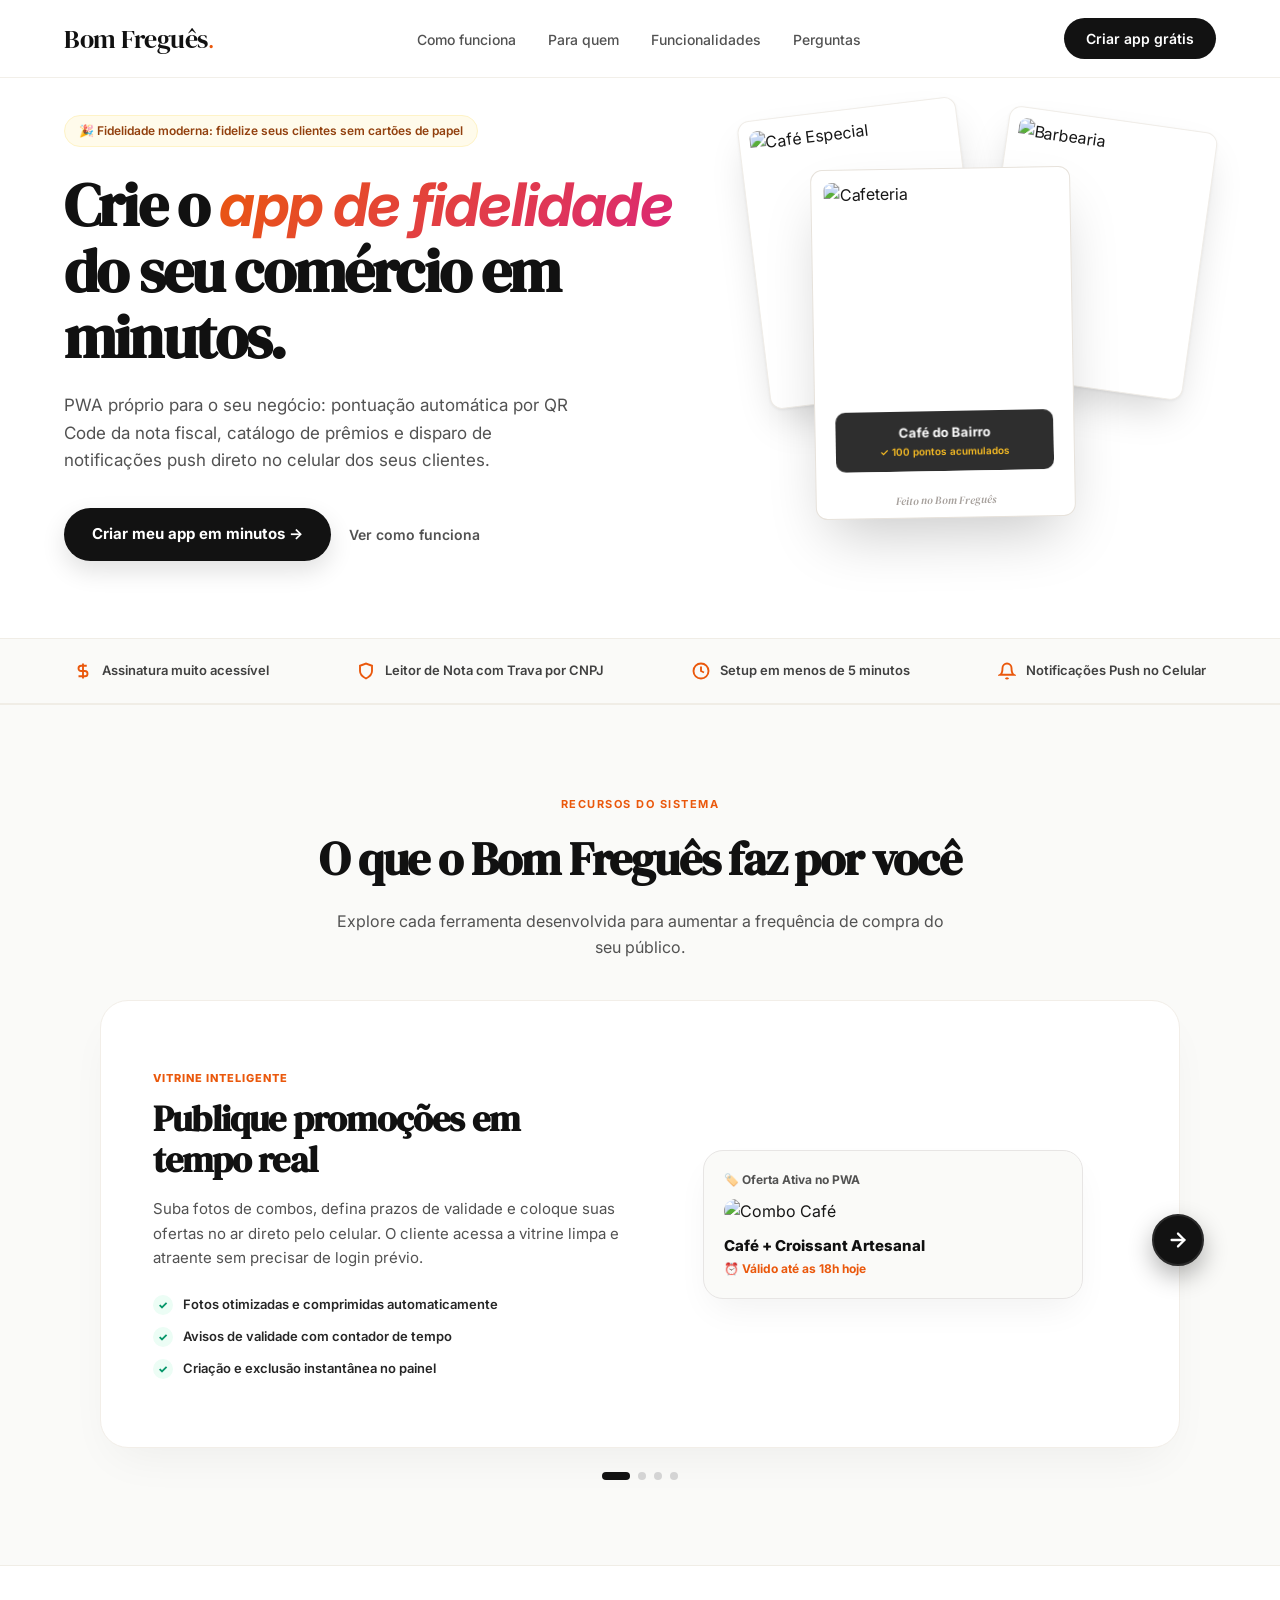
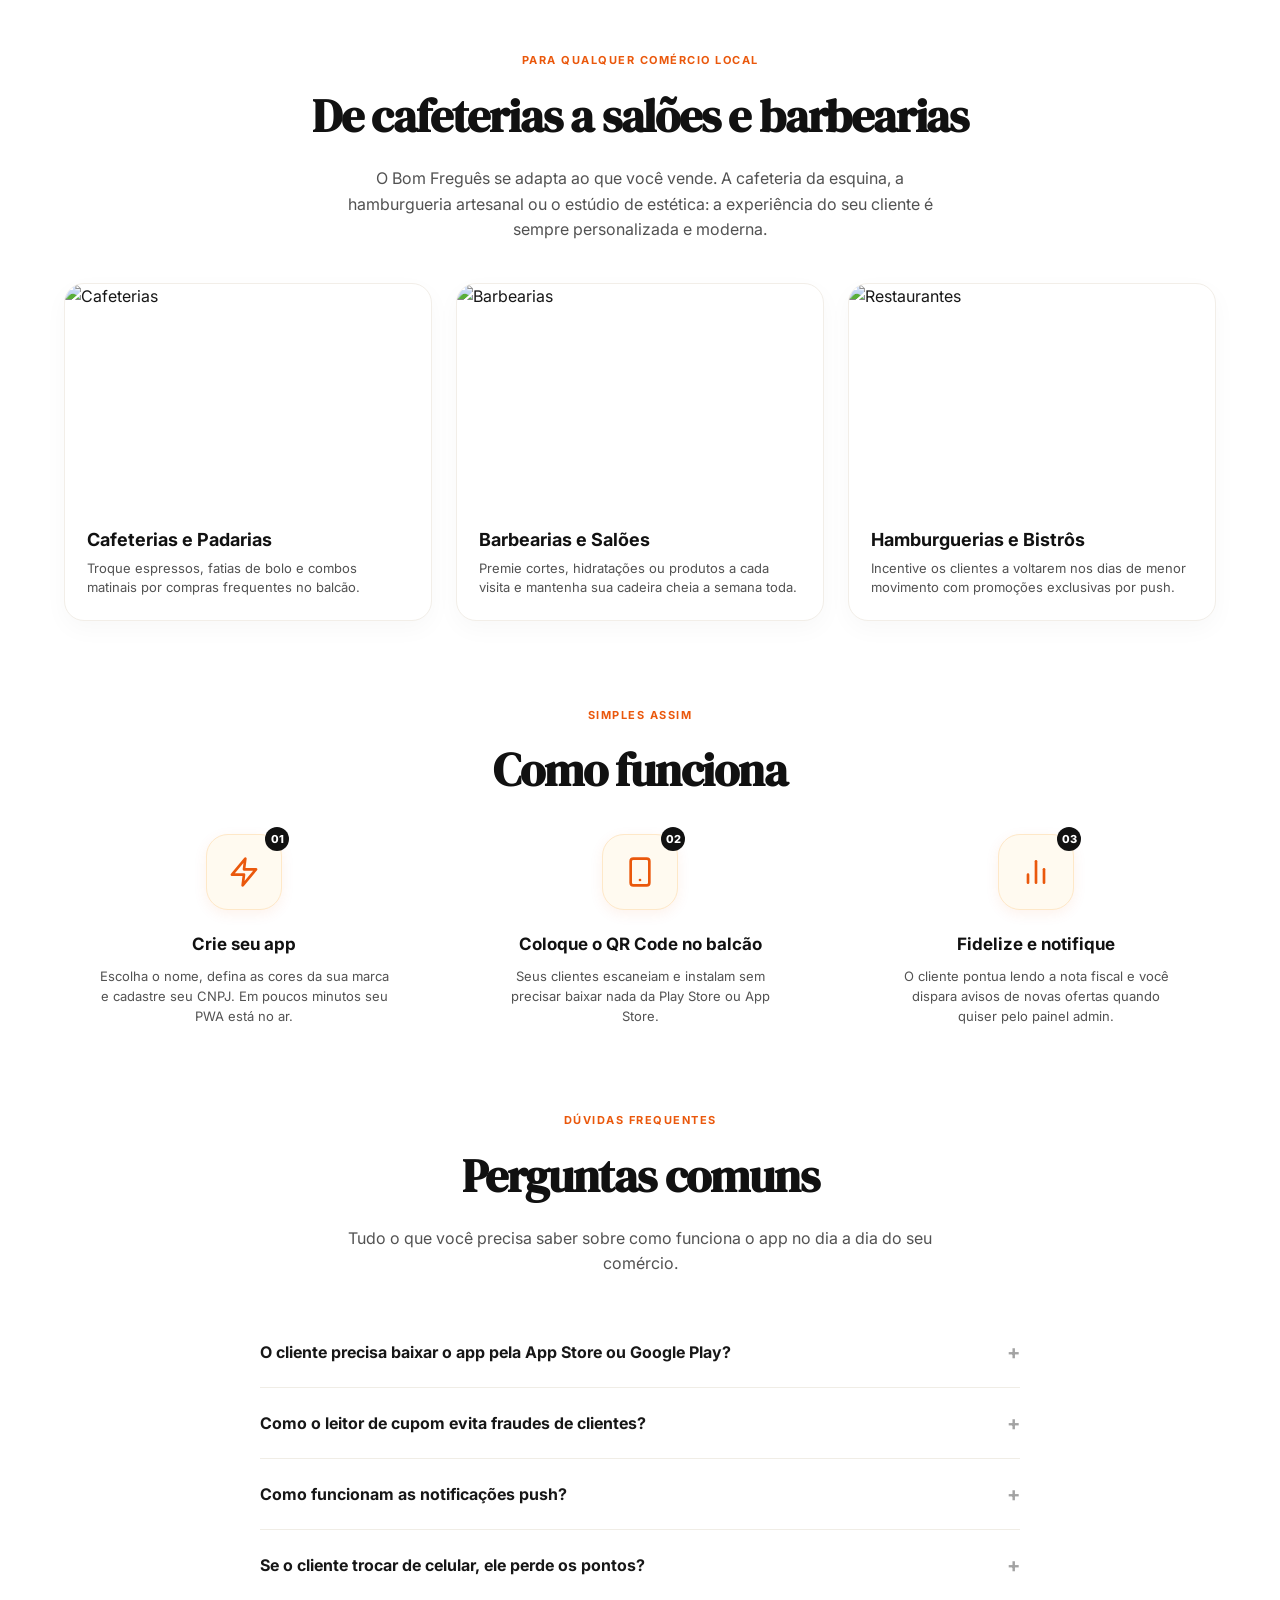
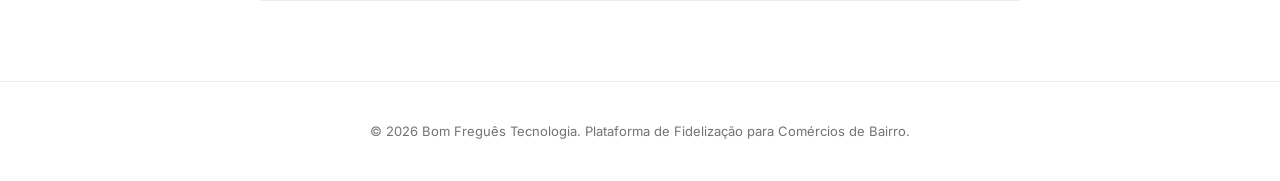
==== public/index.html @ c04186a2 "first commit" ====
<!DOCTYPE html>
<html lang="pt-BR">
<head>
  <meta charset="UTF-8">
  <meta name="viewport" content="width=device-width, initial-scale=1.0, maximum-scale=1.0, user-scalable=no">
  <title>Bom Freguês — Crie o app de fidelidade do seu comércio em minutos</title>

  <link rel="preconnect" href="https://fonts.googleapis.com">
  <link rel="preconnect" href="https://fonts.gstatic.com" crossorigin>
  <link href="https://fonts.googleapis.com/css2?family=DM+Serif+Display:ital@0;1&family=Inter:wght@400;500;600;700;800&display=swap" rel="stylesheet">

  <script src="https://cdnjs.cloudflare.com/ajax/libs/qrcodejs/1.0.0/qrcode.min.js"></script>

  <style>
    :root {
      --primary: #121212;
      --accent-gradient: linear-gradient(135deg, #ea580c 0%, #db2777 100%);
      --bg: #ffffff;
      --text: #171717;
      --muted: #525252;
      --border: #f0ede6;
      --card-border: #f2eee8;
    }

    * {
      box-sizing: border-box;
      margin: 0;
      padding: 0;
      font-family: 'Inter', -apple-system, BlinkMacSystemFont, sans-serif;
      -webkit-tap-highlight-color: transparent;
    }

    html {
      scroll-behavior: smooth;
    }

    body {
      background-color: var(--bg);
      color: var(--text);
      line-height: 1.5;
      overflow-x: hidden;
    }

    section, header, div[id] {
      scroll-margin-top: 95px;
    }

    /* Navbar Full Width */
    .navbar-wrapper {
      width: 100%;
      background: rgba(255, 255, 255, 0.96);
      backdrop-filter: blur(10px);
      -webkit-backdrop-filter: blur(10px);
      position: sticky;
      top: 0;
      z-index: 100;
      border-bottom: 1px solid rgba(240, 237, 230, 0.85);
    }

    .navbar {
      max-width: 1200px;
      margin: 0 auto;
      padding: 18px 24px;
      display: flex;
      align-items: center;
      justify-content: space-between;
    }

    .brand-logo {
      font-family: 'DM Serif Display', Georgia, serif;
      font-size: 26px;
      color: #111;
      text-decoration: none;
      letter-spacing: -0.5px;
    }

    .brand-dot {
      color: #ea580c;
    }

    .nav-links {
      display: flex;
      align-items: center;
      gap: 32px;
      list-style: none;
    }

    .nav-links a {
      text-decoration: none;
      font-size: 14px;
      color: #525252;
      font-weight: 500;
      transition: color 0.15s;
    }

    .nav-links a:hover {
      color: #000;
    }

    .nav-actions {
      display: flex;
      align-items: center;
      gap: 18px;
    }

    .btn-pill-dark {
      background: #121212;
      color: #ffffff;
      padding: 10px 22px;
      border-radius: 9999px;
      font-size: 14px;
      font-weight: 600;
      text-decoration: none;
      border: none;
      cursor: pointer;
      display: inline-flex;
      align-items: center;
      gap: 8px;
      transition: all 0.2s;
    }

    .btn-pill-dark:hover {
      background: #2a2a2a;
      transform: translateY(-1px);
    }

    /* Hero */
    .hero {
      max-width: 1200px;
      margin: 20px auto 60px;
      padding: 0 24px;
      display: grid;
      grid-template-columns: 1.15fr 0.85fr;
      gap: 40px;
      align-items: center;
    }

    .announcement-badge {
      display: inline-flex;
      align-items: center;
      gap: 8px;
      background: #fffbeb;
      border: 1px solid #fef3c7;
      padding: 6px 14px;
      border-radius: 9999px;
      font-size: 12px;
      color: #92400e;
      font-weight: 600;
      margin-bottom: 24px;
    }

    .hero-title {
      font-family: 'DM Serif Display', Georgia, serif;
      font-size: 60px;
      line-height: 1.1;
      color: #111;
      letter-spacing: -1.8px;
      margin-bottom: 22px;
    }

    .hero-title .gradient-italic {
      font-style: italic;
      background: var(--accent-gradient);
      -webkit-background-clip: text;
      -webkit-text-fill-color: transparent;
      padding-right: 4px;
    }

    .hero-sub {
      font-size: 17px;
      color: #525252;
      line-height: 1.6;
      margin-bottom: 34px;
      max-width: 520px;
    }

    .hero-ctas {
      display: flex;
      align-items: center;
      gap: 18px;
    }

    .btn-hero-primary {
      background: #121212;
      color: #ffffff;
      padding: 15px 28px;
      border-radius: 9999px;
      font-size: 15px;
      font-weight: 700;
      text-decoration: none;
      display: inline-flex;
      align-items: center;
      gap: 8px;
      box-shadow: 0 10px 24px rgba(0,0,0,0.12);
      transition: all 0.2s;
    }

    .btn-hero-primary:hover {
      background: #2a2a2a;
      transform: translateY(-2px);
    }

    .btn-hero-secondary {
      font-size: 14px;
      color: #525252;
      font-weight: 600;
      text-decoration: none;
    }

    .btn-hero-secondary:hover {
      color: #000;
    }

    /* Polaroids Hero */
    .hero-visual {
      position: relative;
      min-height: 480px;
      display: flex;
      align-items: center;
      justify-content: center;
    }

    .polaroid {
      background: #ffffff;
      padding: 10px 10px 28px 10px;
      border-radius: 12px;
      box-shadow: 0 20px 40px -10px rgba(0,0,0,0.18), 0 1px 3px rgba(0,0,0,0.06);
      border: 1px solid #f0ede8;
      position: absolute;
    }

    .polaroid img {
      width: 100%;
      height: 100%;
      object-fit: cover;
      border-radius: 8px;
      display: block;
    }

    .polaroid-1 {
      width: 220px;
      height: 290px;
      top: 10px;
      left: 10px;
      transform: rotate(-7deg);
      z-index: 1;
    }

    .polaroid-2 {
      width: 210px;
      height: 270px;
      top: 20px;
      right: 15px;
      transform: rotate(8deg);
      z-index: 2;
    }

    .polaroid-main {
      width: 260px;
      height: 350px;
      top: 70px;
      left: 70px;
      transform: rotate(-1deg);
      z-index: 3;
      padding: 12px 12px 34px 12px;
      border: 1px solid #e7e2db;
      box-shadow: 0 28px 60px -15px rgba(0,0,0,0.22);
    }

    .polaroid-main .polaroid-badge {
      position: absolute;
      bottom: 8px;
      left: 0;
      right: 0;
      text-align: center;
      font-size: 11px;
      font-family: 'DM Serif Display', Georgia, serif;
      font-style: italic;
      color: #a8a29e;
    }

    .polaroid-tag-overlay {
      position: absolute;
      bottom: 46px;
      left: 20px;
      right: 20px;
      background: rgba(18, 18, 18, 0.88);
      backdrop-filter: blur(8px);
      color: #fff;
      padding: 12px;
      border-radius: 10px;
      text-align: center;
    }

    .polaroid-tag-overlay div:first-child {
      font-size: 13px;
      font-weight: 700;
    }

    .polaroid-tag-overlay div:last-child {
      font-size: 10px;
      color: #fbbf24;
      margin-top: 2px;
      font-weight: 600;
    }

    /* Trust Bar */
    .trust-bar {
      border-top: 1px solid var(--border);
      border-bottom: 1px solid var(--border);
      background: #fafaf8;
      padding: 22px 24px;
    }

    .trust-inner {
      max-width: 1200px;
      margin: 0 auto;
      display: flex;
      justify-content: space-around;
      align-items: center;
      flex-wrap: wrap;
      gap: 20px;
    }

    .trust-item {
      display: flex;
      align-items: center;
      gap: 10px;
      font-size: 13px;
      font-weight: 600;
      color: #404040;
    }

    .trust-item svg {
      width: 18px;
      height: 18px;
      color: #ea580c;
    }

    /* Seções Gerais */
    .section-wrap {
      max-width: 1200px;
      margin: 80px auto;
      padding: 0 24px;
      text-align: center;
    }

    .section-tag {
      font-size: 11px;
      font-weight: 700;
      text-transform: uppercase;
      letter-spacing: 1.5px;
      color: #ea580c;
      margin-bottom: 12px;
      display: inline-block;
    }

    .section-title {
      font-family: 'DM Serif Display', Georgia, serif;
      font-size: 46px;
      letter-spacing: -1.2px;
      color: #111;
      margin-bottom: 16px;
    }

    .section-sub {
      font-size: 16px;
      color: #525252;
      max-width: 620px;
      margin: 0 auto 40px;
      line-height: 1.6;
    }

    /* ======================================================== */
    /* CARROSSEL COM SETA LATERAL DIREITA EM PRETO             */
    /* ======================================================== */
    .carousel-section {
      background: #fafaf8;
      border-top: 1px solid var(--border);
      border-bottom: 1px solid var(--border);
      padding: 85px 24px;
    }

    .carousel-container {
      max-width: 1080px;
      margin: 0 auto;
      position: relative;
    }

    /* Botão de seta fixado na lateral direita em preto chamativo */
    .arrow-btn-side-right {
      position: absolute;
      right: -24px;
      top: 50%;
      transform: translateY(-50%);
      width: 52px;
      height: 52px;
      border-radius: 50%;
      border: 2px solid #2a2a2a;
      background: #121212;
      color: #ffffff;
      display: flex;
      align-items: center;
      justify-content: center;
      cursor: pointer;
      z-index: 15;
      box-shadow: 0 10px 25px rgba(0,0,0,0.3);
      transition: all 0.2s cubic-bezier(0.16, 1, 0.3, 1);
    }

    .arrow-btn-side-right svg {
      width: 22px;
      height: 22px;
      stroke: #ffffff;
    }

    .arrow-btn-side-right:hover {
      background: #000000;
      transform: translateY(-50%) scale(1.08);
      box-shadow: 0 14px 30px rgba(0,0,0,0.4);
    }

    .carousel-viewport {
      overflow: hidden;
      border-radius: 28px;
      background: #ffffff;
      border: 1px solid var(--card-border);
      box-shadow: 0 20px 48px -15px rgba(0,0,0,0.06);
      touch-action: pan-y;
      cursor: grab;
    }

    .carousel-viewport:active {
      cursor: grabbing;
    }

    .carousel-track {
      display: flex;
      transition: transform 0.45s cubic-bezier(0.16, 1, 0.3, 1);
      width: 100%;
    }

    .carousel-slide {
      min-width: 100%;
      box-sizing: border-box;
      display: grid;
      grid-template-columns: 1fr 1fr;
      gap: 36px;
      padding: 56px 52px;
      align-items: center;
      text-align: left;
    }

    .slide-text-col {
      display: flex;
      flex-direction: column;
      justify-content: center;
    }

    .slide-badge-category {
      font-size: 11px;
      font-weight: 800;
      letter-spacing: 1px;
      text-transform: uppercase;
      color: #ea580c;
      margin-bottom: 12px;
      display: inline-flex;
      align-items: center;
      gap: 6px;
    }

    .slide-title {
      font-family: 'DM Serif Display', Georgia, serif;
      font-size: 36px;
      line-height: 1.15;
      color: #111;
      margin-bottom: 16px;
      letter-spacing: -0.8px;
    }

    .slide-desc {
      font-size: 15px;
      color: #525252;
      line-height: 1.65;
      margin-bottom: 24px;
    }

    .slide-points-list {
      list-style: none;
      display: flex;
      flex-direction: column;
      gap: 12px;
    }

    .slide-points-list li {
      font-size: 13px;
      color: #262626;
      font-weight: 600;
      display: flex;
      align-items: center;
      gap: 10px;
    }

    .slide-points-list li span.check-icon {
      width: 20px;
      height: 20px;
      border-radius: 50%;
      background: #ecfdf5;
      color: #059669;
      display: flex;
      align-items: center;
      justify-content: center;
      font-size: 11px;
      font-weight: 800;
      flex-shrink: 0;
    }

    .slide-visual-col {
      display: flex;
      align-items: center;
      justify-content: center;
    }

    .slide-mockup-frame {
      width: 100%;
      max-width: 380px;
      background: #fafaf8;
      border: 1px solid #e7e5e4;
      border-radius: 20px;
      padding: 20px;
      box-shadow: 0 16px 36px -8px rgba(0,0,0,0.06);
    }

    .mock-push-box {
      background: #ffffff;
      border: 1px solid #e5e5e5;
      border-radius: 14px;
      padding: 14px;
      box-shadow: 0 8px 20px rgba(0,0,0,0.06);
    }
    .mock-push-header {
      display: flex;
      align-items: center;
      justify-content: space-between;
      margin-bottom: 8px;
    }
    .mock-push-img {
      width: 100%;
      height: 140px;
      border-radius: 10px;
      object-fit: cover;
      margin-top: 8px;
    }

    .mock-ticket-box {
      background: #ffffff;
      border: 2px dashed #cbd5e1;
      border-radius: 14px;
      padding: 18px;
      text-align: center;
    }

    .mock-reward-item {
      display: flex;
      align-items: center;
      justify-content: space-between;
      background: #ffffff;
      border: 1px solid #e5e5e5;
      padding: 12px 14px;
      border-radius: 12px;
      margin-bottom: 10px;
    }

    .carousel-nav-bar {
      display: flex;
      align-items: center;
      justify-content: center;
      margin-top: 24px;
      padding: 0 10px;
    }

    .carousel-dots {
      display: flex;
      align-items: center;
      gap: 8px;
    }

    .dot-indicator {
      width: 8px;
      height: 8px;
      border-radius: 9999px;
      background: #d4d4d4;
      cursor: pointer;
      transition: all 0.25s ease;
    }

    .dot-indicator.active {
      width: 28px;
      background: #121212;
    }

    /* Segmentos */
    .segments-grid {
      display: grid;
      grid-template-columns: repeat(3, 1fr);
      gap: 24px;
      text-align: left;
    }

    .segment-card {
      border-radius: 20px;
      overflow: hidden;
      background: #fff;
      border: 1px solid var(--card-border);
      box-shadow: 0 8px 24px rgba(0,0,0,0.03);
      transition: transform 0.2s;
    }

    .segment-card:hover {
      transform: translateY(-4px);
    }

    .segment-img {
      width: 100%;
      height: 220px;
      object-fit: cover;
      display: block;
    }

    .segment-body {
      padding: 22px;
    }

    .segment-body h3 {
      font-size: 18px;
      font-weight: 700;
      margin-bottom: 6px;
      color: #111;
    }

    .segment-body p {
      font-size: 13px;
      color: #525252;
      line-height: 1.5;
    }

    /* Como Funciona com Ícones Vetoriais Sofisticados */
    .how-it-works-line {
      display: grid;
      grid-template-columns: repeat(3, 1fr);
      gap: 36px;
      margin-top: 30px;
      text-align: center;
    }

    .how-step {
      display: flex;
      flex-direction: column;
      align-items: center;
    }

    .step-box-icon {
      width: 76px;
      height: 76px;
      background: #fffaf0;
      border: 1px solid #fee8c8;
      border-radius: 22px;
      display: flex;
      align-items: center;
      justify-content: center;
      position: relative;
      margin-bottom: 22px;
      box-shadow: 0 4px 14px rgba(234, 88, 12, 0.08);
    }

    .step-box-icon svg {
      width: 32px;
      height: 32px;
      stroke: #ea580c;
    }

    .step-number {
      position: absolute;
      top: -8px;
      right: -8px;
      background: #111;
      color: #fff;
      font-size: 11px;
      font-weight: 800;
      width: 24px;
      height: 24px;
      border-radius: 50%;
      display: flex;
      align-items: center;
      justify-content: center;
    }

    .how-step h4 {
      font-size: 17px;
      font-weight: 700;
      color: #111;
      margin-bottom: 8px;
    }

    .how-step p {
      font-size: 13px;
      color: #525252;
      line-height: 1.55;
      max-width: 290px;
    }

    /* FAQ */
    .faq-container {
      max-width: 760px;
      margin: 0 auto;
      text-align: left;
    }

    .faq-item {
      border-bottom: 1px solid var(--border);
      padding: 20px 0;
    }

    .faq-question {
      display: flex;
      justify-content: space-between;
      align-items: center;
      font-size: 16px;
      font-weight: 700;
      color: #171717;
      cursor: pointer;
      user-select: none;
    }

    .faq-question span {
      font-size: 20px;
      color: #a3a3a3;
      transition: transform 0.2s;
    }

    .faq-answer {
      display: none;
      font-size: 14px;
      color: #525252;
      line-height: 1.6;
      margin-top: 10px;
    }

    .faq-item.active .faq-answer {
      display: block;
    }

    .faq-item.active .faq-question span {
      transform: rotate(45deg);
      color: #ea580c;
    }

    /* Setup / Cadastro */
    .setup-section {
      background: #000000;
      border-top: 1px solid var(--border);
      padding: 90px 24px;
    }

    .setup-box {
      max-width: 640px;
      margin: 0 auto;
      background: #ffffff;
      border-radius: 28px;
      border: 1px solid var(--card-border);
      padding: 44px;
      box-shadow: 0 20px 48px -15px rgba(0,0,0,0.06);
    }

    .form-group-item {
      margin-bottom: 20px;
    }

    .form-group-item label {
      display: block;
      font-size: 13px;
      font-weight: 700;
      color: #262626;
      margin-bottom: 8px;
    }

    .form-input {
      width: 100%;
      padding: 13px 16px;
      border: 1.5px solid #e5e5e5;
      background: #fafafa;
      border-radius: 12px;
      font-size: 14px;
      color: #171717;
      outline: none;
      transition: all 0.2s;
    }

    .form-input:focus {
      background: #ffffff;
      border-color: #171717;
    }

    .input-error-msg {
      font-size: 11px;
      color: #dc2626;
      font-weight: 600;
      margin-top: 5px;
      display: none;
    }

    /* Seletor Manual Amigável de Cores */
    .color-manual-grid {
      display: grid;
      grid-template-columns: repeat(3, 1fr);
      gap: 14px;
      margin-top: 6px;
    }

    .color-card-friendly {
      background: #fafafa;
      border: 1.5px solid #e5e5e5;
      border-radius: 16px;
      padding: 16px 12px;
      display: flex;
      flex-direction: column;
      align-items: center;
      gap: 10px;
      transition: border-color 0.2s, background 0.2s;
    }

    .color-card-friendly:focus-within {
      border-color: #171717;
      background: #ffffff;
    }

    .color-circle-button {
      width: 48px;
      height: 48px;
      border-radius: 50%;
      border: 3px solid #ffffff;
      box-shadow: 0 3px 10px rgba(0,0,0,0.15);
      cursor: pointer;
      position: relative;
      transition: transform 0.15s;
    }

    .color-circle-button:hover {
      transform: scale(1.06);
    }

    .color-input-popup {
      position: absolute;
      top: 0;
      left: 0;
      width: 100%;
      height: 100%;
      opacity: 0;
      cursor: pointer;
      border: none;
      padding: 0;
    }

    .color-role-text {
      font-size: 11px;
      font-weight: 700;
      color: #404040;
      text-align: center;
    }

    .color-hex-badge {
      width: 100%;
      border: 1px solid #e5e5e5;
      background: #ffffff;
      border-radius: 8px;
      padding: 6px;
      font-size: 12px;
      font-weight: 700;
      text-transform: uppercase;
      color: #171717;
      text-align: center;
      outline: none;
    }

    /* Botão Principal Sempre Preto */
    .btn-create-submit {
      width: 100%;
      background: #000000 !important;
      color: #ffffff !important;
      padding: 16px;
      border-radius: 9999px;
      font-size: 15px;
      font-weight: 700;
      border: none;
      cursor: pointer;
      display: flex;
      align-items: center;
      justify-content: center;
      gap: 10px;
      margin-top: 24px;
      transition: all 0.2s;
      box-shadow: 0 4px 14px rgba(0,0,0,0.12);
    }

    .btn-create-submit:hover:not(:disabled) {
      background: #2a2a2a !important;
      transform: translateY(-1px);
    }

    .btn-create-submit:disabled {
      cursor: not-allowed;
      opacity: 0.85;
      box-shadow: none;
      transform: none;
    }

    /* Sucesso */
    #box-sucesso-app {
      display: none;
      text-align: center;
    }

    .chip-saida {
      background: #f5f5f4;
      border: 1px solid #e7e5e4;
      padding: 14px;
      border-radius: 12px;
      text-align: left;
      margin-bottom: 12px;
    }

    .chip-saida a {
      color: #ea580c;
      font-weight: 700;
      font-size: 13px;
      word-break: break-all;
      text-decoration: none;
    }

    .site-footer {
      background: #ffffff;
      border-top: 1px solid var(--border);
      padding: 40px 24px;
      text-align: center;
      font-size: 13px;
      color: #737373;
    }

    @media (max-width: 960px) {
      .nav-links { display: none; }
      .hero { grid-template-columns: 1fr; text-align: center; gap: 40px; }
      .hero-title { font-size: 40px; }
      .hero-sub { margin-left: auto; margin-right: auto; }
      .hero-ctas { justify-content: center; }
      .hero-visual { min-height: 380px; }
      .polaroid-1 { width: 170px; height: 230px; }
      .polaroid-2 { width: 160px; height: 220px; }
      .polaroid-main { width: 210px; height: 290px; left: 50px; top: 40px; }
      
      .arrow-btn-side-right {
        right: 8px;
        width: 44px;
        height: 44px;
      }

      .carousel-slide {
        grid-template-columns: 1fr;
        padding: 36px 24px;
        gap: 28px;
      }
      .slide-title { font-size: 28px; }

      .segments-grid { grid-template-columns: 1fr; }
      .how-it-works-line { grid-template-columns: 1fr; gap: 30px; }
      .setup-box { padding: 26px 20px; }
      .color-manual-grid { grid-template-columns: 1fr; }
      .color-card-friendly { flex-direction: row; justify-content: space-between; padding: 12px 16px; }
      .color-hex-badge { width: 90px; }
    }
  </style>

  <script src="js/api.js"></script>
  <script src="js/theme.js"></script>
</head>
<body>

  <!-- Navbar Full Width -->
  <div class="navbar-wrapper">
    <nav class="navbar">
      <a href="#" class="brand-logo">
        Bom Freguês<span class="brand-dot">.</span>
      </a>

      <ul class="nav-links">
        <li><a href="#como-funciona">Como funciona</a></li>
        <li><a href="#para-quem">Para quem</a></li>
        <li><a href="#funcionalidades">Funcionalidades</a></li>
        <li><a href="#faq">Perguntas</a></li>
      </ul>

      <div class="nav-actions">
        <a href="./login.html" class="btn-pill-dark">Criar app grátis</a>
      </div>
    </nav>
  </div>

  <!-- Hero Section -->
  <header class="hero">
    <div class="hero-content">
      <div class="announcement-badge">
        🎉 Fidelidade moderna: fidelize seus clientes sem cartões de papel
      </div>

      <h1 class="hero-title">
        Crie o <span class="gradient-italic">app de fidelidade</span> do seu comércio em minutos.
      </h1>

      <p class="hero-sub">
        PWA próprio para o seu negócio: pontuação automática por QR Code da nota fiscal, catálogo de prêmios e disparo de notificações push direto no celular dos seus clientes.
      </p>

      <div class="hero-ctas">
        <a href="./login.html" class="btn-hero-primary">
          Criar meu app em minutos &rarr;
        </a>
        <a href="#como-funciona" class="btn-hero-secondary">
          Ver como funciona
        </a>
      </div>
    </div>

    <!-- Polaroids Hero -->
    <div class="hero-visual">
      <div class="polaroid polaroid-1">
        <img src="https://images.unsplash.com/photo-1509042239860-f550ce710b93?auto=format&fit=crop&w=600&q=80" alt="Café Especial">
      </div>
      <div class="polaroid polaroid-2">
        <img src="https://images.unsplash.com/photo-1503951914875-452162b0f3f1?auto=format&fit=crop&w=600&q=80" alt="Barbearia">
      </div>
      <div class="polaroid polaroid-main">
        <img src="https://images.unsplash.com/photo-1554118811-1e0d58224f24?auto=format&fit=crop&w=600&q=85" alt="Cafeteria">
        <div class="polaroid-tag-overlay">
          <div>Café do Bairro</div>
          <div>✓ 100 pontos acumulados</div>
        </div>
        <div class="polaroid-badge">Feito no Bom Freguês</div>
      </div>
    </div>
  </header>

  <!-- Trust Bar -->
  <section class="trust-bar">
    <div class="trust-inner">
      <div class="trust-item">
        <svg viewBox="0 0 24 24" fill="none" stroke="currentColor" stroke-width="2.5"><path d="M12 2v20M17 5H9.5a3.5 3.5 0 0 0 0 7h5a3.5 3.5 0 0 1 0 7H6"/></svg>
        Assinatura muito acessível
      </div>
      <div class="trust-item">
        <svg viewBox="0 0 24 24" fill="none" stroke="currentColor" stroke-width="2.5"><path d="M12 22s8-4 8-10V5l-8-3-8 3v7c0 6 8 10 8 10z"/></svg>
        Leitor de Nota com Trava por CNPJ
      </div>
      <div class="trust-item">
        <svg viewBox="0 0 24 24" fill="none" stroke="currentColor" stroke-width="2.5"><circle cx="12" cy="12" r="10"/><polyline points="12 6 12 12 16 14"/></svg>
        Setup em menos de 5 minutos
      </div>
      <div class="trust-item">
        <svg viewBox="0 0 24 24" fill="none" stroke="currentColor" stroke-width="2.5"><path d="M18 8A6 6 0 0 0 6 8c0 7-3 9-3 9h18s-3-2-3-9"/><path d="M13.73 21a2 2 0 0 1-3.46 0"/></svg>
        Notificações Push no Celular
      </div>
    </div>
  </section>

  <!-- SEÇÃO FUNCIONALIDADES COM CARROSSEL E SETA LATERAL DIREITA EM PRETO -->
  <section class="carousel-section" id="funcionalidades">
    <div style="max-width: 1200px; margin: 0 auto; text-align: center;">
      <span class="section-tag">Recursos do Sistema</span>
      <h2 class="section-title">O que o Bom Freguês faz por você</h2>
      <p class="section-sub">
        Explore cada ferramenta desenvolvida para aumentar a frequência de compra do seu público.
      </p>

      <!-- Estrutura do Carrossel com Seta na Lateral Direita -->
      <div class="carousel-container">
        <button class="arrow-btn-side-right" onclick="proximoSlide()" title="Próximo Recurso">
          <svg viewBox="0 0 24 24" fill="none" stroke="currentColor" stroke-width="2.5" stroke-linecap="round" stroke-linejoin="round">
            <line x1="5" y1="12" x2="19" y2="12"></line>
            <polyline points="12 5 19 12 12 19"></polyline>
          </svg>
        </button>

        <div class="carousel-viewport" id="carouselViewport">
          <div class="carousel-track" id="carouselTrack">
            
            <!-- Slide 1: Promoções -->
            <div class="carousel-slide">
              <div class="slide-text-col">
                <span class="slide-badge-category">Vitrine Inteligente</span>
                <h3 class="slide-title">Publique promoções em tempo real</h3>
                <p class="slide-desc">
                  Suba fotos de combos, defina prazos de validade e coloque suas ofertas no ar direto pelo celular. O cliente acessa a vitrine limpa e atraente sem precisar de login prévio.
                </p>
                <ul class="slide-points-list">
                  <li><span class="check-icon">✓</span> Fotos otimizadas e comprimidas automaticamente</li>
                  <li><span class="check-icon">✓</span> Avisos de validade com contador de tempo</li>
                  <li><span class="check-icon">✓</span> Criação e exclusão instantânea no painel</li>
                </ul>
              </div>
              <div class="slide-visual-col">
                <div class="slide-mockup-frame">
                  <div style="font-size:12px; font-weight:700; color:#525252; margin-bottom:10px;">🏷️ Oferta Ativa no PWA</div>
                  <img src="https://images.unsplash.com/photo-1517256064527-09c73fc73e38?auto=format&fit=crop&w=400&q=80" style="width:100%; height:160px; object-fit:cover; border-radius:12px;" alt="Combo Café">
                  <div style="margin-top:12px;">
                    <div style="font-size:15px; font-weight:800; color:#111;">Café + Croissant Artesanal</div>
                    <div style="font-size:12px; color:#ea580c; font-weight:700; margin-top:2px;">⏰ Válido até as 18h hoje</div>
                  </div>
                </div>
              </div>
            </div>

            <!-- Slide 2: Prêmios -->
            <div class="carousel-slide">
              <div class="slide-text-col">
                <span class="slide-badge-category">Fidelização Ativa</span>
                <h3 class="slide-title">Catálogo de recompensas personalizável</h3>
                <p class="slide-desc">
                  Defina quais itens o cliente ganha ao acumular pontos. De um café expresso a um desconto de alto valor, o cliente acompanha a barra de progresso dele e resgata com 1 toque no balcão.
                </p>
                <ul class="slide-points-list">
                  <li><span class="check-icon">✓</span> Pontuação justa e configurada pelo lojista</li>
                  <li><span class="check-icon">✓</span> Resgate seguro com confirmação na tela do atendente</li>
                  <li><span class="check-icon">✓</span> Histórico de pontos protegido e unificado por CPF</li>
                </ul>
              </div>
              <div class="slide-visual-col">
                <div class="slide-mockup-frame">
                  <div style="font-size:12px; font-weight:700; color:#525252; margin-bottom:12px;">🎁 Resgate de Itens</div>
                  <div class="mock-reward-item">
                    <div>
                      <div style="font-size:13px; font-weight:700; color:#111;">Cappuccino Grande</div>
                      <div style="font-size:11px; color:#ea580c; font-weight:700;">80 pontos</div>
                    </div>
                    <span style="background:#fef3c7; color:#92400e; font-size:11px; font-weight:700; padding:4px 8px; border-radius:6px;">Resgatar</span>
                  </div>
                  <div class="mock-reward-item">
                    <div>
                      <div style="font-size:13px; font-weight:700; color:#111;">Fatia de Torta Holandesa</div>
                      <div style="font-size:11px; color:#ea580c; font-weight:700;">140 pontos</div>
                    </div>
                    <span style="background:#f5f5f4; color:#a8a29e; font-size:11px; font-weight:700; padding:4px 8px; border-radius:6px;">Faltam 40 pts</span>
                  </div>
                </div>
              </div>
            </div>

            <!-- Slide 3: Leitor NFC-e -->
            <div class="carousel-slide">
              <div class="slide-text-col">
                <span class="slide-badge-category">Tecnologia Anti-Fraude</span>
                <h3 class="slide-title">Pontos por QR Code de cupom fiscal</h3>
                <p class="slide-desc">
                  Chega de carimbos fáceis de falsificar. O cliente usa a câmera do próprio celular para escanear a nota que recebeu na compra. O sistema confere se a nota pertence à sua loja e credita a pontuação.
                </p>
                <ul class="slide-points-list">
                  <li><span class="check-icon">✓</span> Validação automática com o CNPJ do seu estabelecimento</li>
                  <li><span class="check-icon">✓</span> Trava rígida: cada nota só pode ser pontuada 1 única vez</li>
                  <li><span class="check-icon">✓</span> Sem necessidade de leitor físico ou scanner extra no balcão</li>
                </ul>
              </div>
              <div class="slide-visual-col">
                <div class="slide-mockup-frame">
                  <div class="mock-ticket-box">
                    <div style="font-size:24px; margin-bottom:6px;">📷</div>
                    <div style="font-size:14px; font-weight:800; color:#111;">Câmera do Cliente</div>
                    <div style="font-size:11px; color:#525252; margin:6px 0 12px;">Enquadre o QR Code do cupom da compra</div>
                    <div style="background:#ecfdf5; border:1px solid #bbf7d0; color:#065f46; font-size:12px; font-weight:700; padding:8px; border-radius:8px;">
                      ✓ Cupom verificado (+100 pts)
                    </div>
                  </div>
                </div>
              </div>
            </div>

            <!-- Slide 4: Push Notifications -->
            <div class="carousel-slide">
              <div class="slide-text-col">
                <span class="slide-badge-category">Comunicação Direta</span>
                <h3 class="slide-title">Notificações push na tela de bloqueio</h3>
                <p class="slide-desc">
                  O maior diferencial de um app nativo, agora no seu PWA. Dispare novidades e promoções relâmpago que chegam como alerta com imagem na tela de bloqueio do celular de quem já comprou com você.
                </p>
                <ul class="slide-points-list">
                  <li><span class="check-icon">✓</span> Push exclusivo: você não divide audiência com outros comércios</li>
                  <li><span class="check-icon">✓</span> Envio com foto grande de alta conversão</li>
                  <li><span class="check-icon">✓</span> Taxa de abertura muito superior a e-mails ou panfletos</li>
                </ul>
              </div>
              <div class="slide-visual-col">
                <div class="slide-mockup-frame">
                  <div class="mock-push-box">
                    <div class="mock-push-header">
                      <span style="font-size:11px; font-weight:800; color:#111;">🔥 SEU COMÉRCIO</span>
                      <span style="font-size:10px; color:#a3a3a3;">Agora</span>
                    </div>
                    <div style="font-size:13px; font-weight:800; color:#171717;">Festival de Doces neste fim de semana!</div>
                    <div style="font-size:11px; color:#525252; margin-top:2px;">Venha conferir nossos lançamentos e acumule pontos em dobro.</div>
                    <img class="mock-push-img" src="https://images.unsplash.com/photo-1509042239860-f550ce710b93?auto=format&fit=crop&w=400&q=80" alt="Push Preview">
                  </div>
                </div>
              </div>
            </div>

          </div>
        </div>

        <!-- Indicadores de bolinha centralizados -->
        <div class="carousel-nav-bar">
          <div class="carousel-dots" id="carouselDots">
            <span class="dot-indicator active" onclick="irParaSlide(0)"></span>
            <span class="dot-indicator" onclick="irParaSlide(1)"></span>
            <span class="dot-indicator" onclick="irParaSlide(2)"></span>
            <span class="dot-indicator" onclick="irParaSlide(3)"></span>
          </div>
        </div>
      </div>
    </div>
  </section>

  <!-- Para Quem -->
  <section class="section-wrap" id="para-quem">
    <span class="section-tag">Para Qualquer Comércio Local</span>
    <h2 class="section-title">De cafeterias a salões e barbearias</h2>
    <p class="section-sub">
      O Bom Freguês se adapta ao que você vende. A cafeteria da esquina, a hamburgueria artesanal ou o estúdio de estética: a experiência do seu cliente é sempre personalizada e moderna.
    </p>

    <div class="segments-grid">
      <div class="segment-card">
        <img class="segment-img" src="https://images.unsplash.com/photo-1559925393-8be0ec4767c8?auto=format&fit=crop&w=700&q=80" alt="Cafeterias">
        <div class="segment-body">
          <h3>Cafeterias e Padarias</h3>
          <p>Troque espressos, fatias de bolo e combos matinais por compras frequentes no balcão.</p>
        </div>
      </div>

      <div class="segment-card">
        <img class="segment-img" src="https://images.unsplash.com/photo-1585747860715-2ba37e788b70?auto=format&fit=crop&w=700&q=80" alt="Barbearias">
        <div class="segment-body">
          <h3>Barbearias e Salões</h3>
          <p>Premie cortes, hidratações ou produtos a cada visita e mantenha sua cadeira cheia a semana toda.</p>
        </div>
      </div>

      <div class="segment-card">
        <img class="segment-img" src="https://images.unsplash.com/photo-1550547660-d9450f859349?auto=format&fit=crop&w=700&q=80" alt="Restaurantes">
        <div class="segment-body">
          <h3>Hamburguerias e Bistrôs</h3>
          <p>Incentive os clientes a voltarem nos dias de menor movimento com promoções exclusivas por push.</p>
        </div>
      </div>
    </div>
  </section>

  <!-- Como Funciona com Ícones Vetoriais Sofisticados -->
  <section class="section-wrap" id="como-funciona">
    <span class="section-tag">Simples Assim</span>
    <h2 class="section-title">Como funciona</h2>

    <div class="how-it-works-line">
      <!-- Passo 1: Ícone de Setup / Criação -->
      <div class="how-step">
        <div class="step-box-icon">
          <svg viewBox="0 0 24 24" fill="none" stroke="currentColor" stroke-width="2" stroke-linecap="round" stroke-linejoin="round">
            <path d="M13 2L3 14h9l-1 8 10-12h-9l1-8z"></path>
          </svg>
          <span class="step-number">01</span>
        </div>
        <h4>Crie seu app</h4>
        <p>Escolha o nome, defina as cores da sua marca e cadastre seu CNPJ. Em poucos minutos seu PWA está no ar.</p>
      </div>

      <!-- Passo 2: Ícone de Compartilhar / QR Code -->
      <div class="how-step">
        <div class="step-box-icon">
          <svg viewBox="0 0 24 24" fill="none" stroke="currentColor" stroke-width="2" stroke-linecap="round" stroke-linejoin="round">
            <rect x="5" y="2" width="14" height="20" rx="2" ry="2"></rect>
            <line x1="12" y1="18" x2="12.01" y2="18"></line>
          </svg>
          <span class="step-number">02</span>
        </div>
        <h4>Coloque o QR Code no balcão</h4>
        <p>Seus clientes escaneiam e instalam sem precisar baixar nada da Play Store ou App Store.</p>
      </div>

      <!-- Passo 3: Ícone de Fidelidade / Crescimento -->
      <div class="how-step">
        <div class="step-box-icon">
          <svg viewBox="0 0 24 24" fill="none" stroke="currentColor" stroke-width="2" stroke-linecap="round" stroke-linejoin="round">
            <path d="M18 20V10"></path>
            <path d="M12 20V4"></path>
            <path d="M6 20v-6"></path>
          </svg>
          <span class="step-number">03</span>
        </div>
        <h4>Fidelize e notifique</h4>
        <p>O cliente pontua lendo a nota fiscal e você dispara avisos de novas ofertas quando quiser pelo painel admin.</p>
      </div>
    </div>
  </section>

  <!-- FAQ (Perguntas Frequentes) -->
  <section class="section-wrap" id="faq">
    <span class="section-tag">Dúvidas Frequentes</span>
    <h2 class="section-title">Perguntas comuns</h2>
    <p class="section-sub">Tudo o que você precisa saber sobre como funciona o app no dia a dia do seu comércio.</p>

    <div class="faq-container">
      <div class="faq-item">
        <div class="faq-question" onclick="toggleFaq(this)">
          O cliente precisa baixar o app pela App Store ou Google Play?
          <span>+</span>
        </div>
        <div class="faq-answer">
          Não! O Bom Freguês é um PWA (Progressive Web App). O cliente só aponta a câmera para o QR Code do balcão e adiciona o app à tela inicial com apenas um toque, sem ocupar espaço no celular nem exigir senhas de lojas de aplicativo.
        </div>
      </div>

      <div class="faq-item">
        <div class="faq-question" onclick="toggleFaq(this)">
          Como o leitor de cupom evita fraudes de clientes?
          <span>+</span>
        </div>
        <div class="faq-answer">
          O leitor possui proteção anti-fraude integrada: o sistema valida se a compra pertence ao seu comércio e impede automaticamente que o mesmo cupom fiscal seja registrado mais de uma vez.
        </div>
      </div>

      <div class="faq-item">
        <div class="faq-question" onclick="toggleFaq(this)">
          Como funcionam as notificações push?
          <span>+</span>
        </div>
        <div class="faq-answer">
          Quando o cliente autoriza os avisos no app dele, ele fica inscrito exclusivamente para a sua loja. Pelo seu painel administrativo, ao publicar uma nova promoção, o sistema envia uma notificação na tela de bloqueio com o título, descrição e foto do produto apenas para os seus clientes.
        </div>
      </div>

      <div class="faq-item">
        <div class="faq-question" onclick="toggleFaq(this)">
          Se o cliente trocar de celular, ele perde os pontos?
          <span>+</span>
        </div>
        <div class="faq-answer">
          Não. O cliente pode vincular o CPF dele ao saldo com facilidade a qualquer momento. Ao abrir o app em outro aparelho e digitar o mesmo CPF, o saldo anterior é resgatado automaticamente.
        </div>
      </div>
    </div>
  </section>
  
  <!-- Footer -->
  <footer class="site-footer">
    <p>© 2026 Bom Freguês Tecnologia. Plataforma de Fidelização para Comércios de Bairro.</p>
  </footer>

  <script>
    let cores = {
      cor1: '#121212',
      cor2: '#fef3c7',
      cor3: '#ea580c'
    };
    let logoB64 = null;

    // FAQ Accordion
    function toggleFaq(el) {
      el.parentElement.classList.toggle('active');
    }

    // Cores: Sincronização Caixa de Seleção / Hexadecimal
    function atualizarCor(chave, valor) {
      cores[chave] = valor;
      document.getElementById(`fill-${chave}`).style.backgroundColor = valor;
      document.getElementById(`hex-${chave}`).value = valor.toUpperCase();
    }

    function atualizarHex(chave, valor) {
      if (!valor.startsWith('#')) valor = '#' + valor;
      if (/^#[0-9A-Fa-f]{6}$/.test(valor)) {
        cores[chave] = valor;
        document.getElementById(`fill-${chave}`).style.backgroundColor = valor;
        document.getElementById(`pick-${chave}`).value = valor;
      }
    }

    // Limpeza de CNPJ
    function limparCNPJ(input) {
      input.value = input.value.replace(/\D/g, '').slice(0, 14);
      validarFormulario();
    }

    // Slug a partir do nome
    function gerarSlug(texto) {
      return texto.toLowerCase()
        .normalize("NFD").replace(/[\u0300-\u036f]/g, "")
        .replace(/[^a-z0-9]/g, "-")
        .replace(/-+/g, "-")
        .replace(/^-|-$/g, "");
    }

    // Validação em Tempo Real para Liberar o Botão
    function validarFormulario() {
      const nome = document.getElementById('setup-nome').value.trim();
      const cnpj = document.getElementById('setup-cnpj').value.trim();
      const senha = document.getElementById('setup-senha').value;
      const confirma = document.getElementById('setup-confirma-senha').value;
      const btn = document.getElementById('btn-submit-app');

      const erroCnpj = document.getElementById('erro-cnpj');
      const erroSenha = document.getElementById('erro-senha');

      let valido = true;

      if (nome.length < 2) {
        valido = false;
      }

      if (cnpj.length !== 14) {
        valido = false;
        if (cnpj.length > 0) erroCnpj.style.display = 'block';
        else erroCnpj.style.display = 'none';
      } else {
        erroCnpj.style.display = 'none';
      }

      if (senha.length < 4) {
        valido = false;
      }

      if (senha !== confirma) {
        valido = false;
        if (confirma.length > 0) erroSenha.style.display = 'block';
        else erroSenha.style.display = 'none';
      } else {
        erroSenha.style.display = 'none';
      }

      btn.disabled = !valido;
    }

    // ==========================================
    // LÓGICA DO CARROSSEL DE RECURSOS
    // ==========================================
    let slideAtual = 0;
    const totalSlides = 4;
    const track = document.getElementById('carouselTrack');
    const dots = document.querySelectorAll('.dot-indicator');

    function irParaSlide(index) {
      slideAtual = index;
      if (slideAtual < 0) slideAtual = totalSlides - 1;
      if (slideAtual >= totalSlides) slideAtual = 0;

      track.style.transform = `translateX(-${slideAtual * 100}%)`;
      dots.forEach((d, i) => d.classList.toggle('active', i === slideAtual));
    }

    function proximoSlide() {
      irParaSlide(slideAtual + 1);
    }

    function slideAnterior() {
      irParaSlide(slideAtual - 1);
    }

    // Swipe e Drag no Carrossel
    const viewport = document.getElementById('carouselViewport');
    let startX = 0;
    let isDragging = false;

    viewport.addEventListener('mousedown', (e) => {
      isDragging = true;
      startX = e.pageX;
    });

    viewport.addEventListener('mouseup', (e) => {
      if (!isDragging) return;
      isDragging = false;
      const diff = e.pageX - startX;
      if (diff < -50) proximoSlide();
      if (diff > 50) slideAnterior();
    });

    viewport.addEventListener('touchstart', (e) => {
      startX = e.touches[0].clientX;
    }, { passive: true });

    viewport.addEventListener('touchend', (e) => {
      const diff = e.changedTouches[0].clientX - startX;
      if (diff < -50) proximoSlide();
      if (diff > 50) slideAnterior();
    }, { passive: true });

    async function carregarLogo(e) {
      const file = e.target.files[0];
      if (!file) return;
      try {
        logoB64 = await comprimirImagemParaBase64(file, 600, 0.85);
      } catch (err) {
        alert("Erro ao processar logotipo: " + err.message);
      }
    }

    // Cadastro
    async function cadastrarLojaSaaS(e) {
      e.preventDefault();
      const btn = document.getElementById('btn-submit-app');
      const nome = document.getElementById('setup-nome').value.trim();
      const slug = gerarSlug(nome);
      const cnpj = document.getElementById('setup-cnpj').value.trim();
      const senha = document.getElementById('setup-senha').value;
      const confirma = document.getElementById('setup-confirma-senha').value;

      if (!slug) {
        alert("Digite um nome válido para o comércio.");
        return;
      }

      if (cnpj.length !== 14) {
        alert("O CNPJ deve conter exatamente 14 números.");
        return;
      }

      if (senha !== confirma) {
        alert("As senhas digitadas não conferem.");
        return;
      }

      btn.disabled = true;
      btn.innerText = "Configurando seu aplicativo...";

      try {
        const payload = {
          nome_fantasia: nome,
          slug: slug,
          cnpj: cnpj,
          senha_admin: senha,
          cor_primaria: cores.cor1,
          cor_secundaria: cores.cor2,
          cor_destaque: cores.cor3,
          logo_base64: logoB64
        };

        await Api.cadastrarTenant(payload);

        const basePath = window.location.pathname.replace('cadastro.html', '');
        const urlCliente = `${window.location.origin}${basePath}index.html?loja=${slug}`;
        const urlAdmin = `${window.location.origin}${basePath}admin.html?loja=${slug}`;

        document.getElementById('out-link-cliente').href = urlCliente;
        document.getElementById('out-link-cliente').innerText = urlCliente;

        document.getElementById('out-link-admin').href = urlAdmin;
        document.getElementById('out-link-admin').innerText = urlAdmin;

        document.getElementById('qr-out-box').innerHTML = "";
        new QRCode(document.getElementById('qr-out-box'), {
          text: urlCliente,
          width: 128,
          height: 128,
          colorDark: "#171717",
          colorLight: "#ffffff",
          correctLevel: QRCode.CorrectLevel.H
        });

        document.getElementById('form-box-wrapper').style.display = 'none';
        document.getElementById('box-sucesso-app').style.display = 'block';
      } catch (err) {
        alert("Erro: " + err.message);
      } finally {
        btn.disabled = false;
        btn.innerText = "Criar meu app de fidelidade →";
      }
    }
  </script>
</body>
</html>
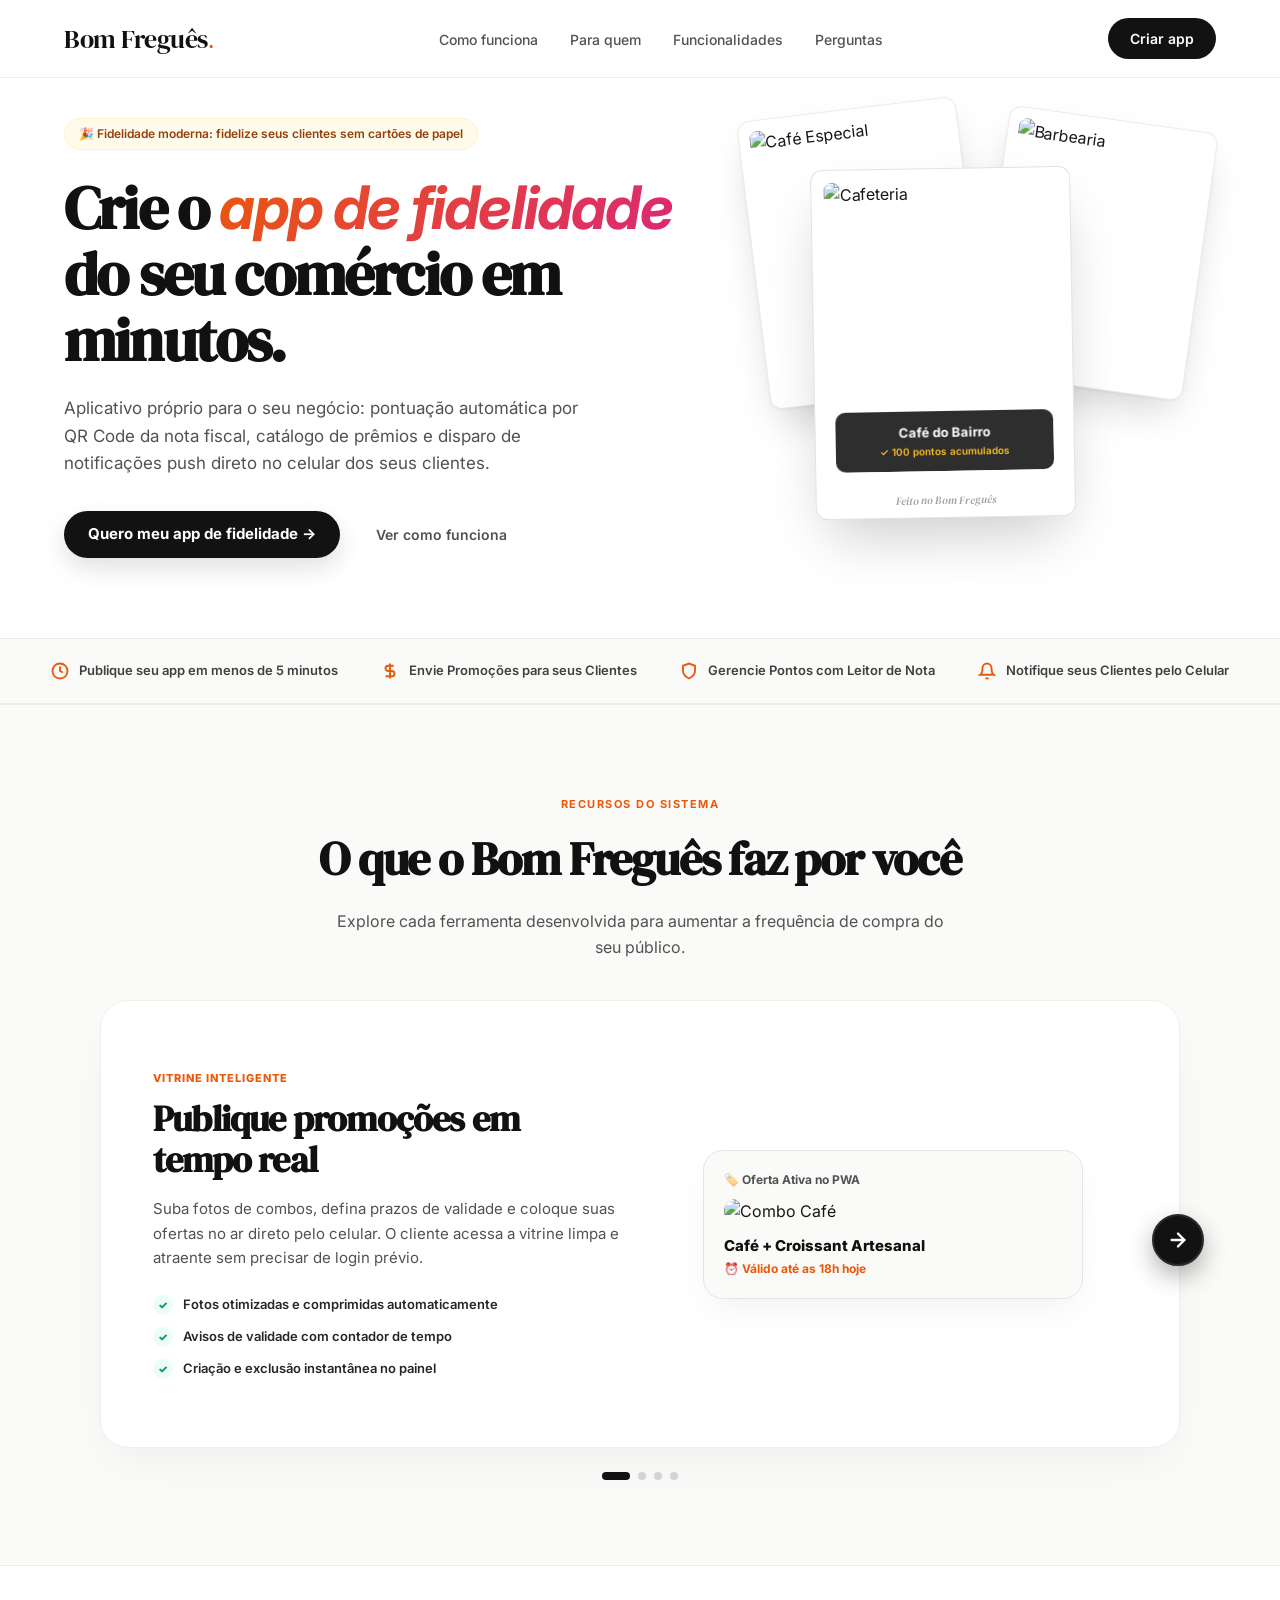
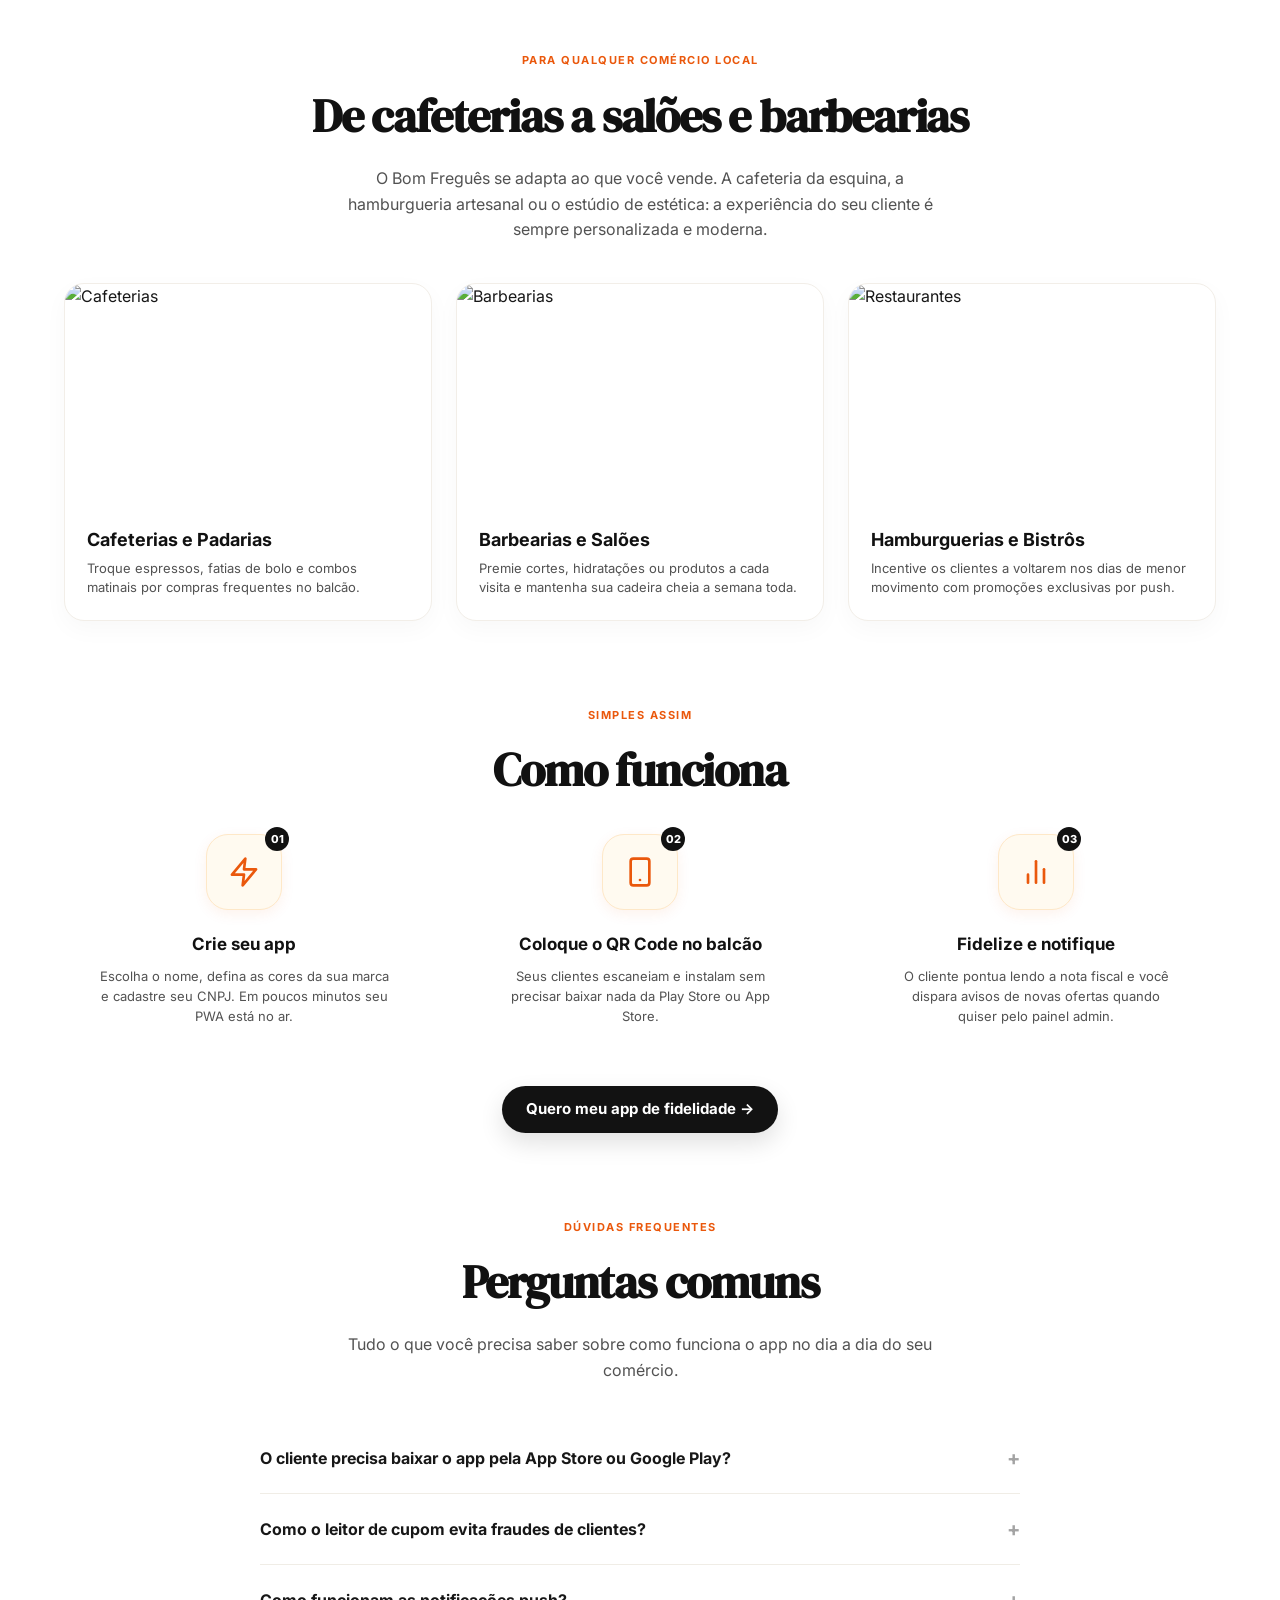
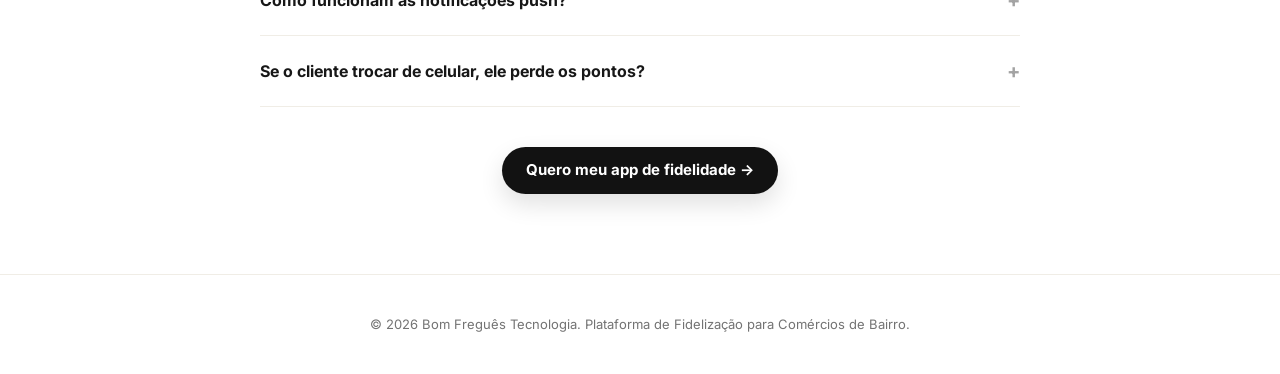
==== commit 1a20d4b9: "feat: nome de usuario" ====
--- a/public/index.html
+++ b/public/index.html
@@ -977,6 +977,36 @@
       .color-card-friendly { flex-direction: row; justify-content: space-between; padding: 12px 16px; }
       .color-hex-badge { width: 90px; }
     }
+
+    /* Container */
+    .hero-ctas {
+      display: flex;
+      gap: 12px;
+    }
+
+    /* Estilo comum para os dois botões */
+    .btn-hero-primary,
+    .btn-hero-secondary {
+      display: inline-flex;       /* Permite alinhar o texto perfeitamente no centro */
+      align-items: center;        /* Centraliza na vertical */
+      justify-content: center;     /* Centraliza o texto e a seta na horizontal */
+      width: fit-content;         /* Garante que não estique além do conteúdo */
+      padding: 12px 24px;         /* Ajuste o espaçamento interno conforme seu layout */
+      text-decoration: none;
+    }
+
+    /* Mobile: um embaixo do outro */
+    @media (max-width: 640px) {
+      .hero-ctas {
+        flex-direction: column;
+        align-items: center;      /* Evita o stretch padrão e centraliza os botões na tela */
+      }
+
+      .btn-hero-primary,
+      .btn-hero-secondary {
+        width: fit-content;       /* Força o botão a ter apenas o tamanho do conteúdo */
+      }
+    }
   </style>
 
   <script src="js/api.js"></script>
@@ -999,7 +1029,7 @@
       </ul>
 
       <div class="nav-actions">
-        <a href="./login.html" class="btn-pill-dark">Criar app grátis</a>
+        <a href="./login.html" class="btn-pill-dark">Criar app</a>
       </div>
     </nav>
   </div>
@@ -1016,12 +1046,12 @@
       </h1>
 
       <p class="hero-sub">
-        PWA próprio para o seu negócio: pontuação automática por QR Code da nota fiscal, catálogo de prêmios e disparo de notificações push direto no celular dos seus clientes.
+        Aplicativo próprio para o seu negócio: pontuação automática por QR Code da nota fiscal, catálogo de prêmios e disparo de notificações push direto no celular dos seus clientes.
       </p>
 
       <div class="hero-ctas">
         <a href="./login.html" class="btn-hero-primary">
-          Criar meu app em minutos &rarr;
+          Quero meu app de fidelidade &rarr;
         </a>
         <a href="#como-funciona" class="btn-hero-secondary">
           Ver como funciona
@@ -1049,29 +1079,29 @@
   </header>
 
   <!-- Trust Bar -->
-  <section class="trust-bar">
+  <section class="trust-bar" id="funcionalidades">
     <div class="trust-inner">
       <div class="trust-item">
+        <svg viewBox="0 0 24 24" fill="none" stroke="currentColor" stroke-width="2.5"><circle cx="12" cy="12" r="10"/><polyline points="12 6 12 12 16 14"/></svg>
+        Publique seu app em menos de 5 minutos
+      </div>
+      <div class="trust-item">
         <svg viewBox="0 0 24 24" fill="none" stroke="currentColor" stroke-width="2.5"><path d="M12 2v20M17 5H9.5a3.5 3.5 0 0 0 0 7h5a3.5 3.5 0 0 1 0 7H6"/></svg>
-        Assinatura muito acessível
+        Envie Promoções para seus Clientes
       </div>
       <div class="trust-item">
         <svg viewBox="0 0 24 24" fill="none" stroke="currentColor" stroke-width="2.5"><path d="M12 22s8-4 8-10V5l-8-3-8 3v7c0 6 8 10 8 10z"/></svg>
-        Leitor de Nota com Trava por CNPJ
-      </div>
-      <div class="trust-item">
-        <svg viewBox="0 0 24 24" fill="none" stroke="currentColor" stroke-width="2.5"><circle cx="12" cy="12" r="10"/><polyline points="12 6 12 12 16 14"/></svg>
-        Setup em menos de 5 minutos
+        Gerencie Pontos com Leitor de Nota
       </div>
       <div class="trust-item">
         <svg viewBox="0 0 24 24" fill="none" stroke="currentColor" stroke-width="2.5"><path d="M18 8A6 6 0 0 0 6 8c0 7-3 9-3 9h18s-3-2-3-9"/><path d="M13.73 21a2 2 0 0 1-3.46 0"/></svg>
-        Notificações Push no Celular
+        Notifique seus Clientes pelo Celular
       </div>
     </div>
   </section>
 
   <!-- SEÇÃO FUNCIONALIDADES COM CARROSSEL E SETA LATERAL DIREITA EM PRETO -->
-  <section class="carousel-section" id="funcionalidades">
+  <section class="carousel-section">
     <div style="max-width: 1200px; margin: 0 auto; text-align: center;">
       <span class="section-tag">Recursos do Sistema</span>
       <h2 class="section-title">O que o Bom Freguês faz por você</h2>
@@ -1305,6 +1335,11 @@
         <p>O cliente pontua lendo a nota fiscal e você dispara avisos de novas ofertas quando quiser pelo painel admin.</p>
       </div>
     </div>
+    <div style="text-align:center; margin-top:60px;">
+        <a href="./login.html" class="btn-hero-primary">
+          Quero meu app de fidelidade &rarr;
+        </a>
+      </div>
   </section>
 
   <!-- FAQ (Perguntas Frequentes) -->
@@ -1352,6 +1387,11 @@
         <div class="faq-answer">
           Não. O cliente pode vincular o CPF dele ao saldo com facilidade a qualquer momento. Ao abrir o app em outro aparelho e digitar o mesmo CPF, o saldo anterior é resgatado automaticamente.
         </div>
+      </div>
+      <div style="text-align:center; margin-top:40px;">
+        <a href="./login.html" class="btn-hero-primary">
+          Quero meu app de fidelidade &rarr;
+        </a>
       </div>
     </div>
   </section>
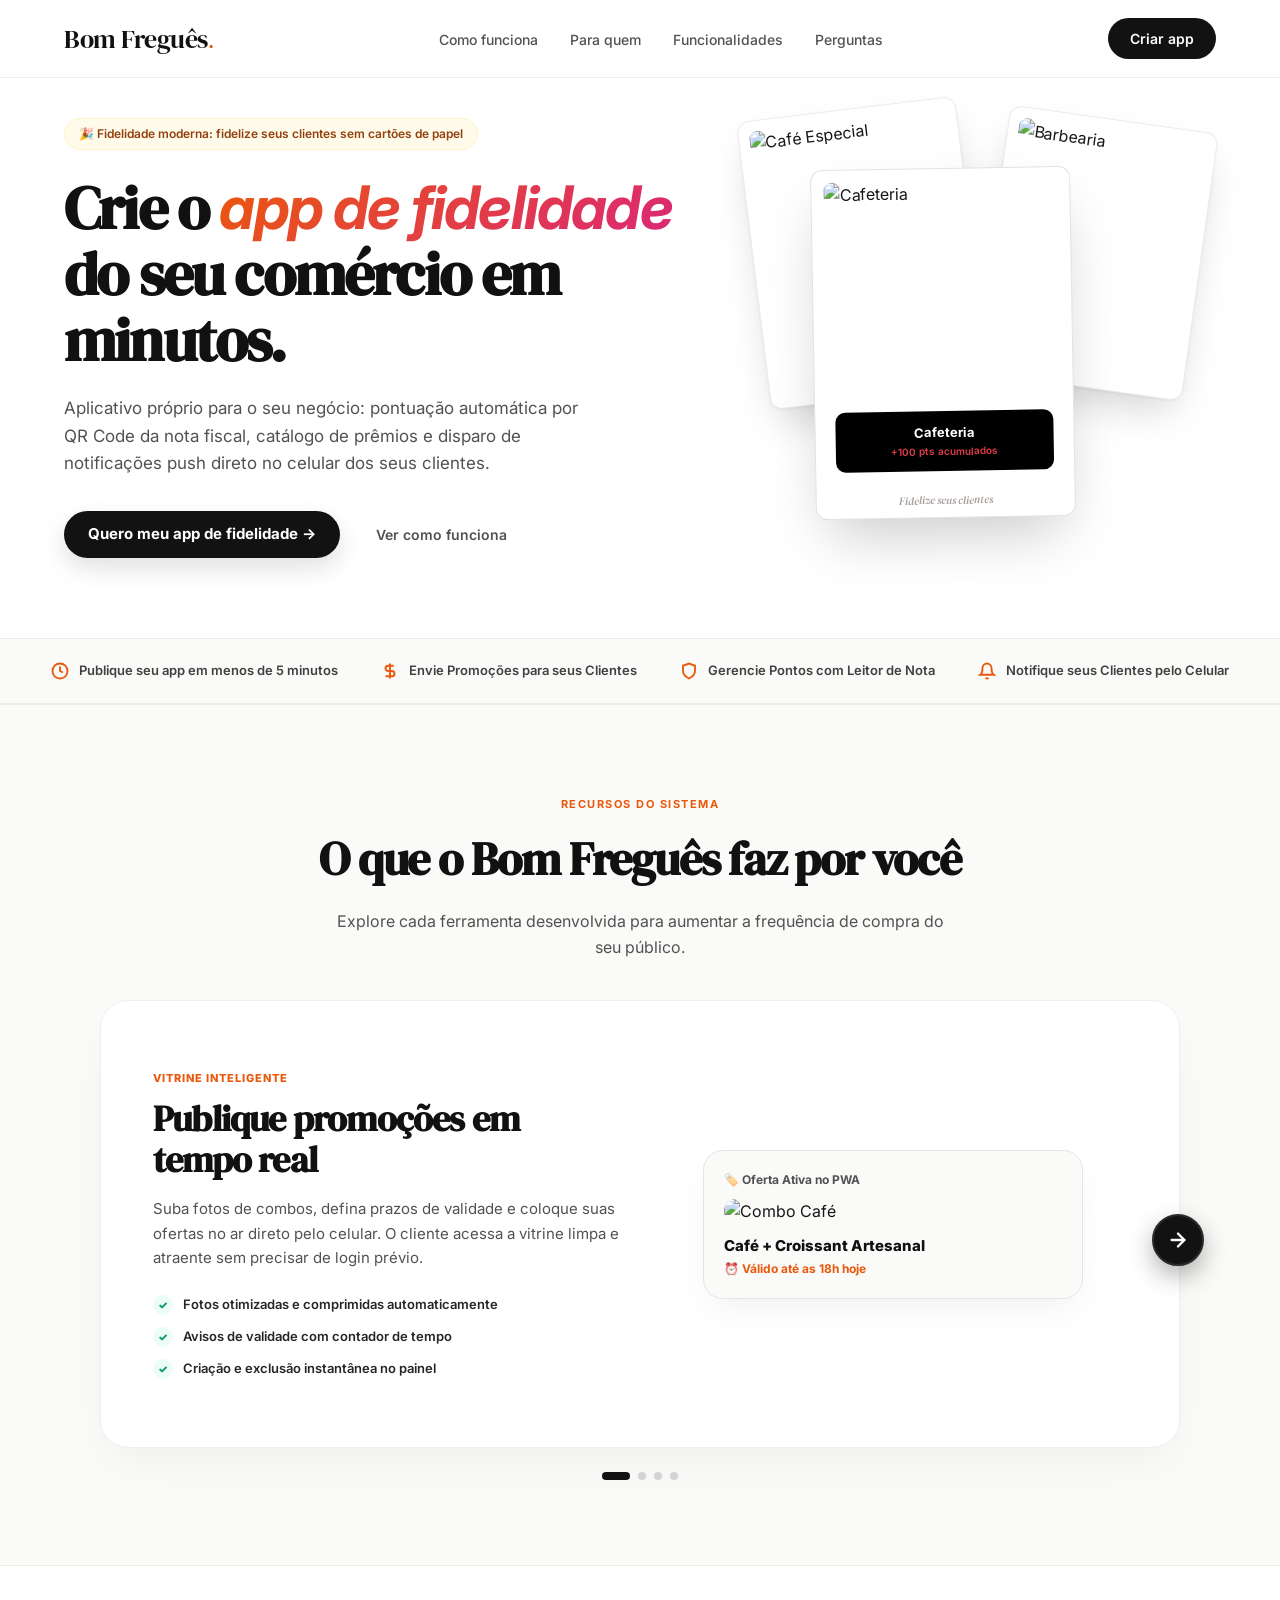
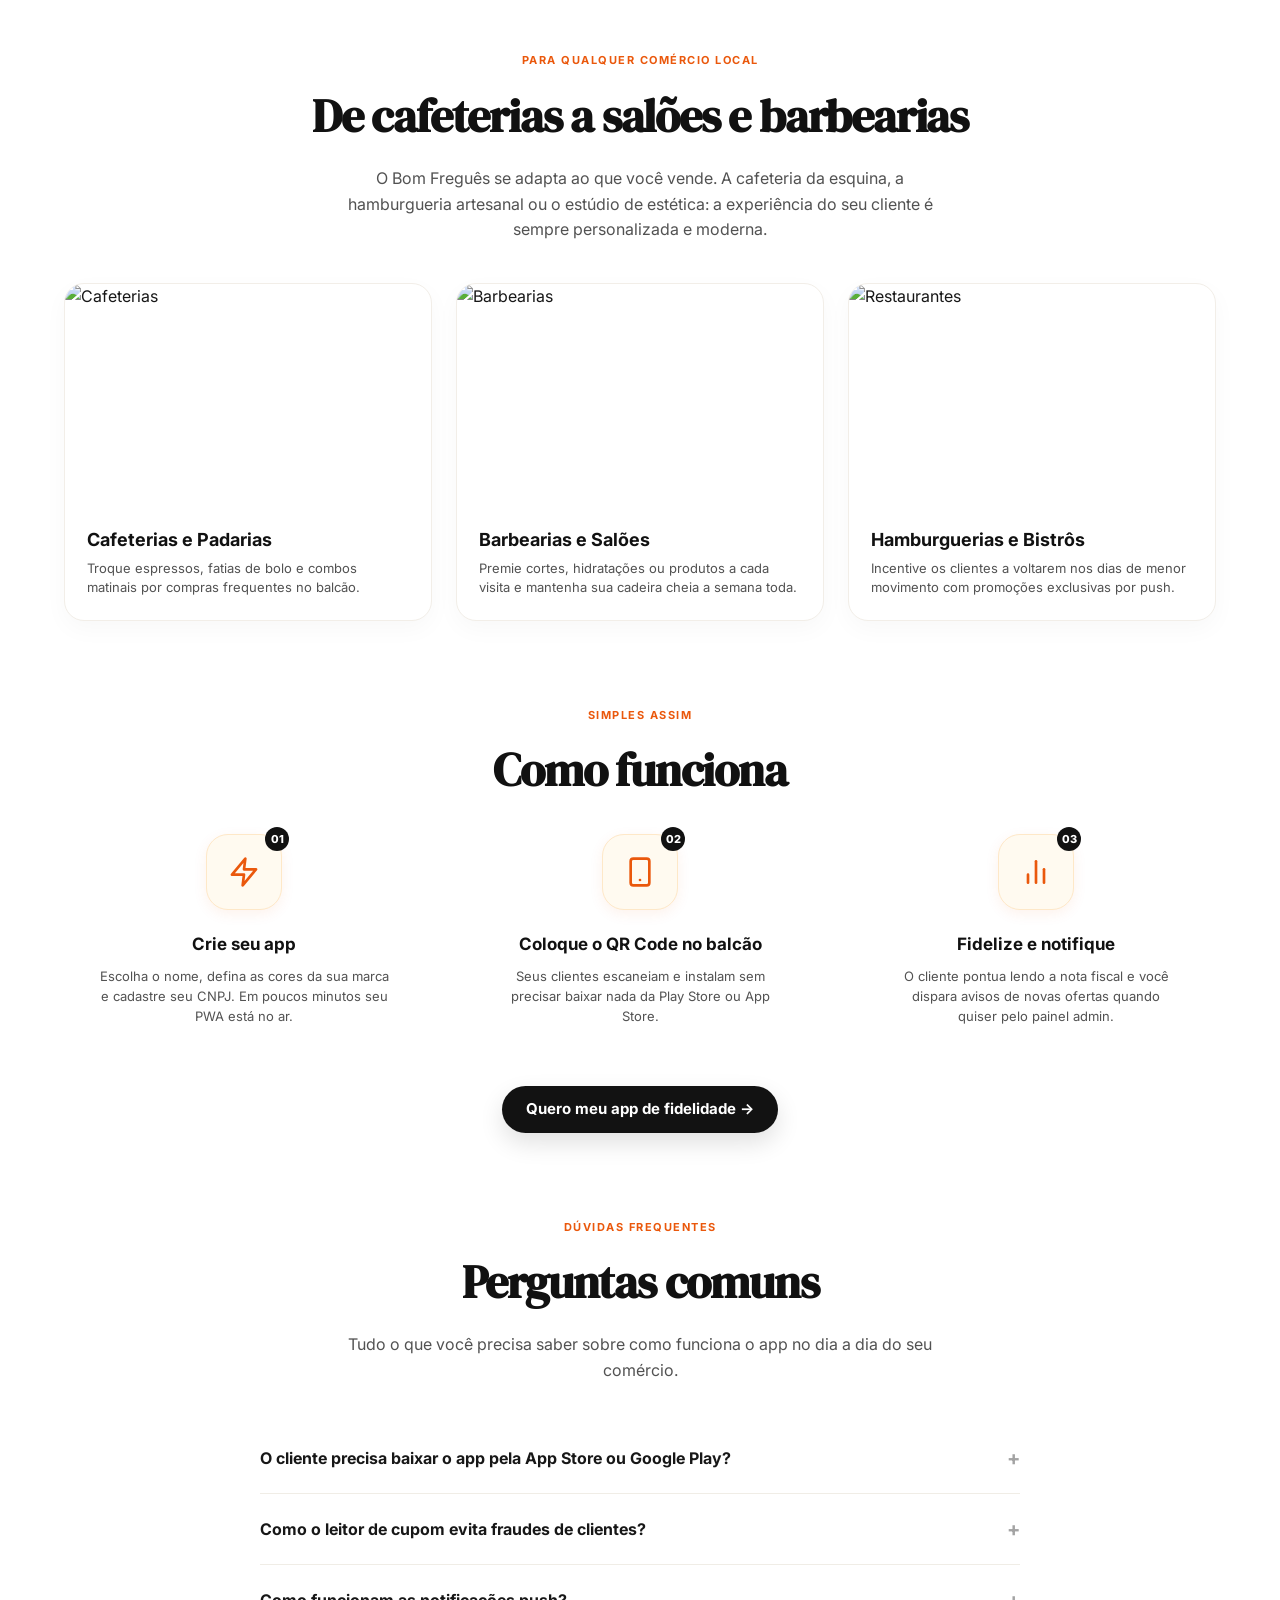
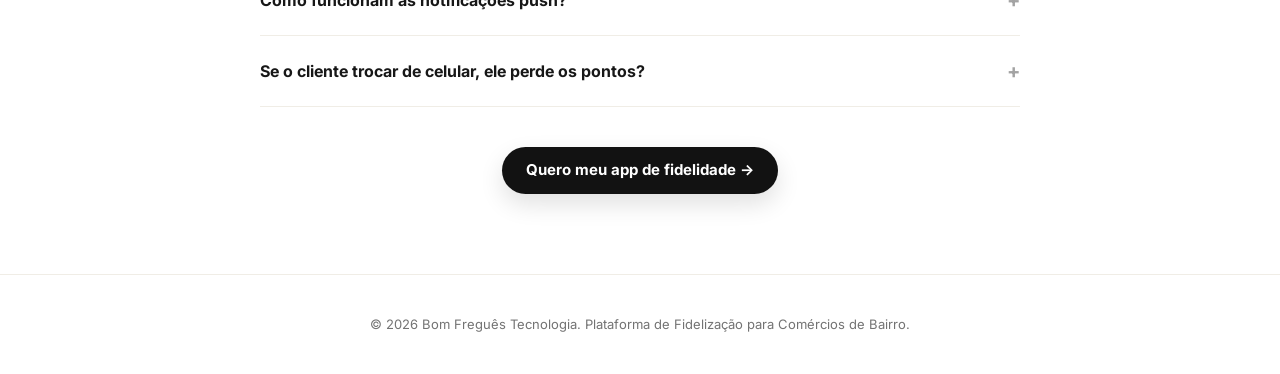
==== commit e4078df1: "style: pomoções e prêmios ao lado da criação." ====
--- a/public/index.html
+++ b/public/index.html
@@ -284,8 +284,7 @@
       bottom: 46px;
       left: 20px;
       right: 20px;
-      background: rgba(18, 18, 18, 0.88);
-      backdrop-filter: blur(8px);
+      background: #000000;
       color: #fff;
       padding: 12px;
       border-radius: 10px;
@@ -299,7 +298,7 @@
 
     .polaroid-tag-overlay div:last-child {
       font-size: 10px;
-      color: #fbbf24;
+      color: #E23D47;
       margin-top: 2px;
       font-weight: 600;
     }
@@ -1068,12 +1067,12 @@
         <img src="https://images.unsplash.com/photo-1503951914875-452162b0f3f1?auto=format&fit=crop&w=600&q=80" alt="Barbearia">
       </div>
       <div class="polaroid polaroid-main">
-        <img src="https://images.unsplash.com/photo-1554118811-1e0d58224f24?auto=format&fit=crop&w=600&q=85" alt="Cafeteria">
+        <img src="https://images.unsplash.com/photo-1613946069412-38f7f1ff0b65?q=80&w=735&auto=format&fit=crop&ixlib=rb-4.1.0&ixid=M3wxMjA3fDB8MHxwaG90by1wYWdlfHx8fGVufDB8fHx8fA%3D%3D" alt="Cafeteria">
         <div class="polaroid-tag-overlay">
-          <div>Café do Bairro</div>
-          <div>✓ 100 pontos acumulados</div>
+          <div>Cafeteria</div>
+          <div>+100 pts acumulados</div>
         </div>
-        <div class="polaroid-badge">Feito no Bom Freguês</div>
+        <div class="polaroid-badge">Fidelize seus clientes</div>
       </div>
     </div>
   </header>
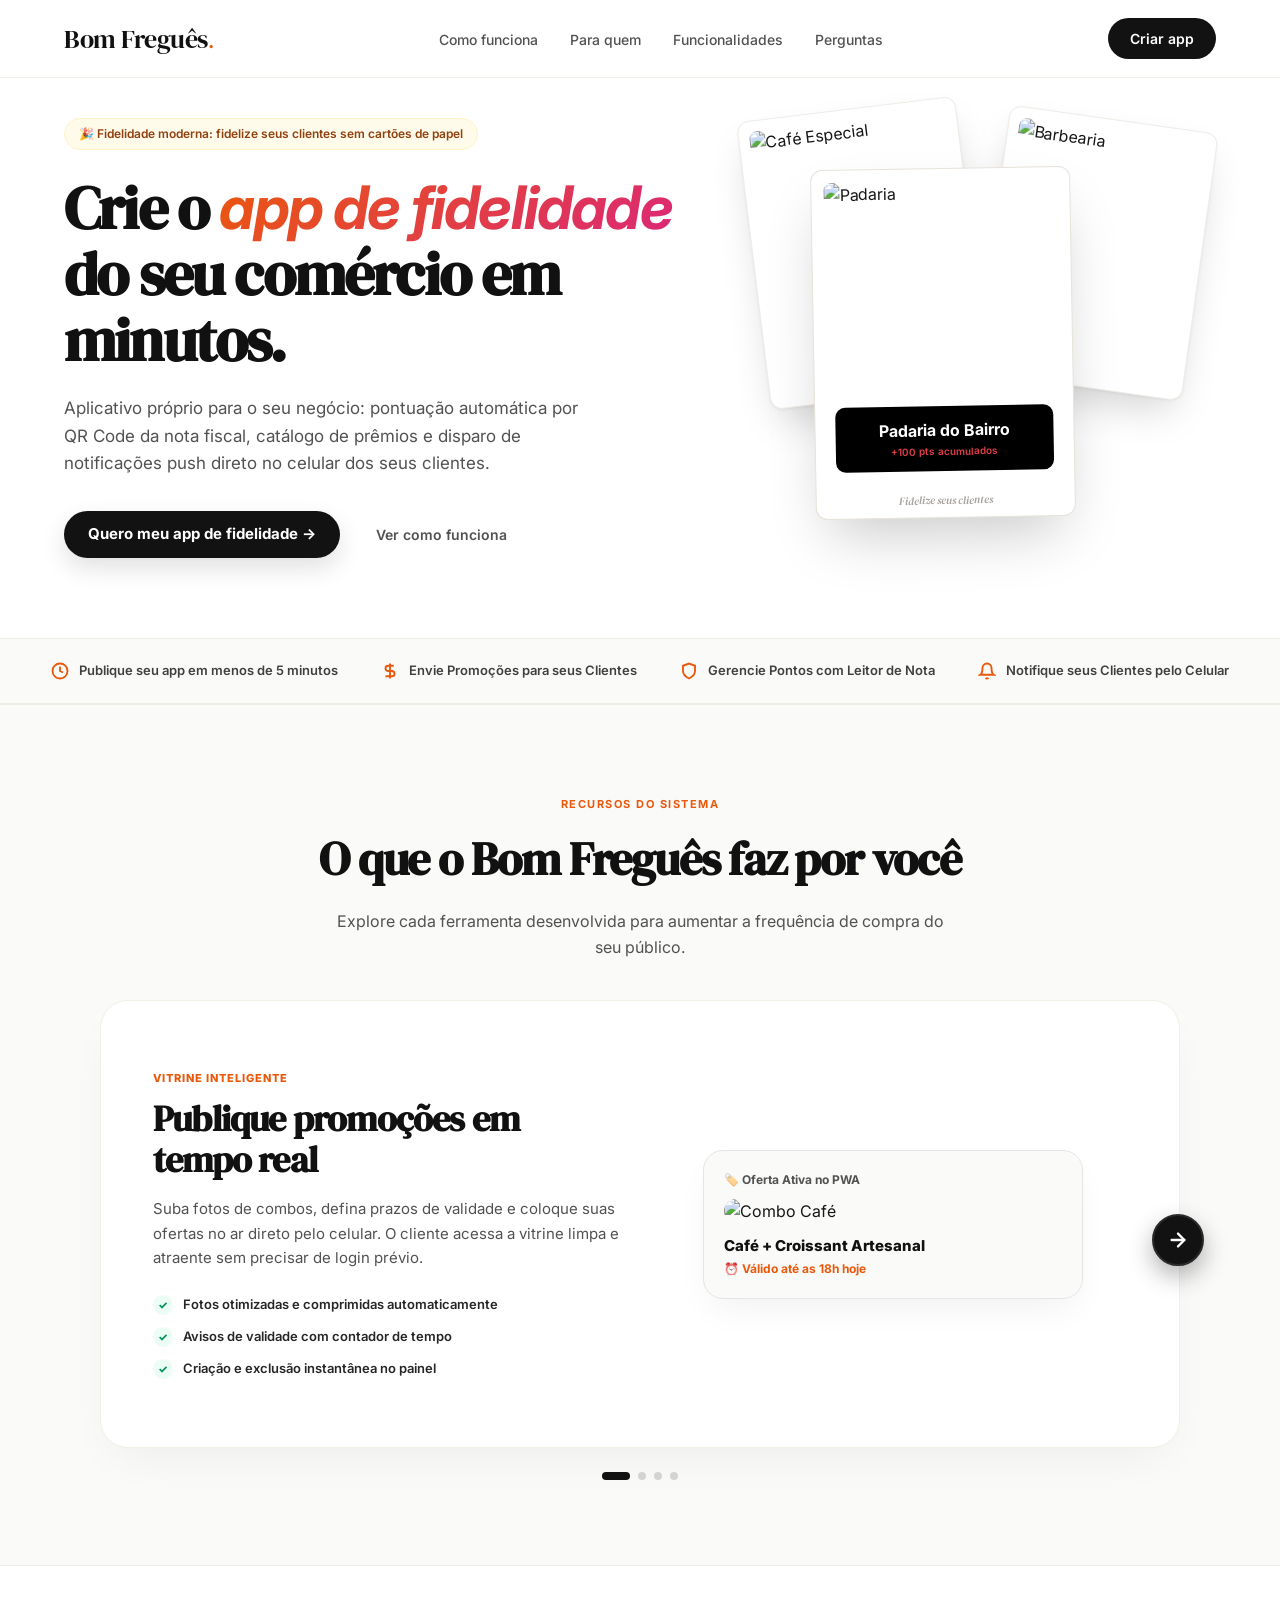
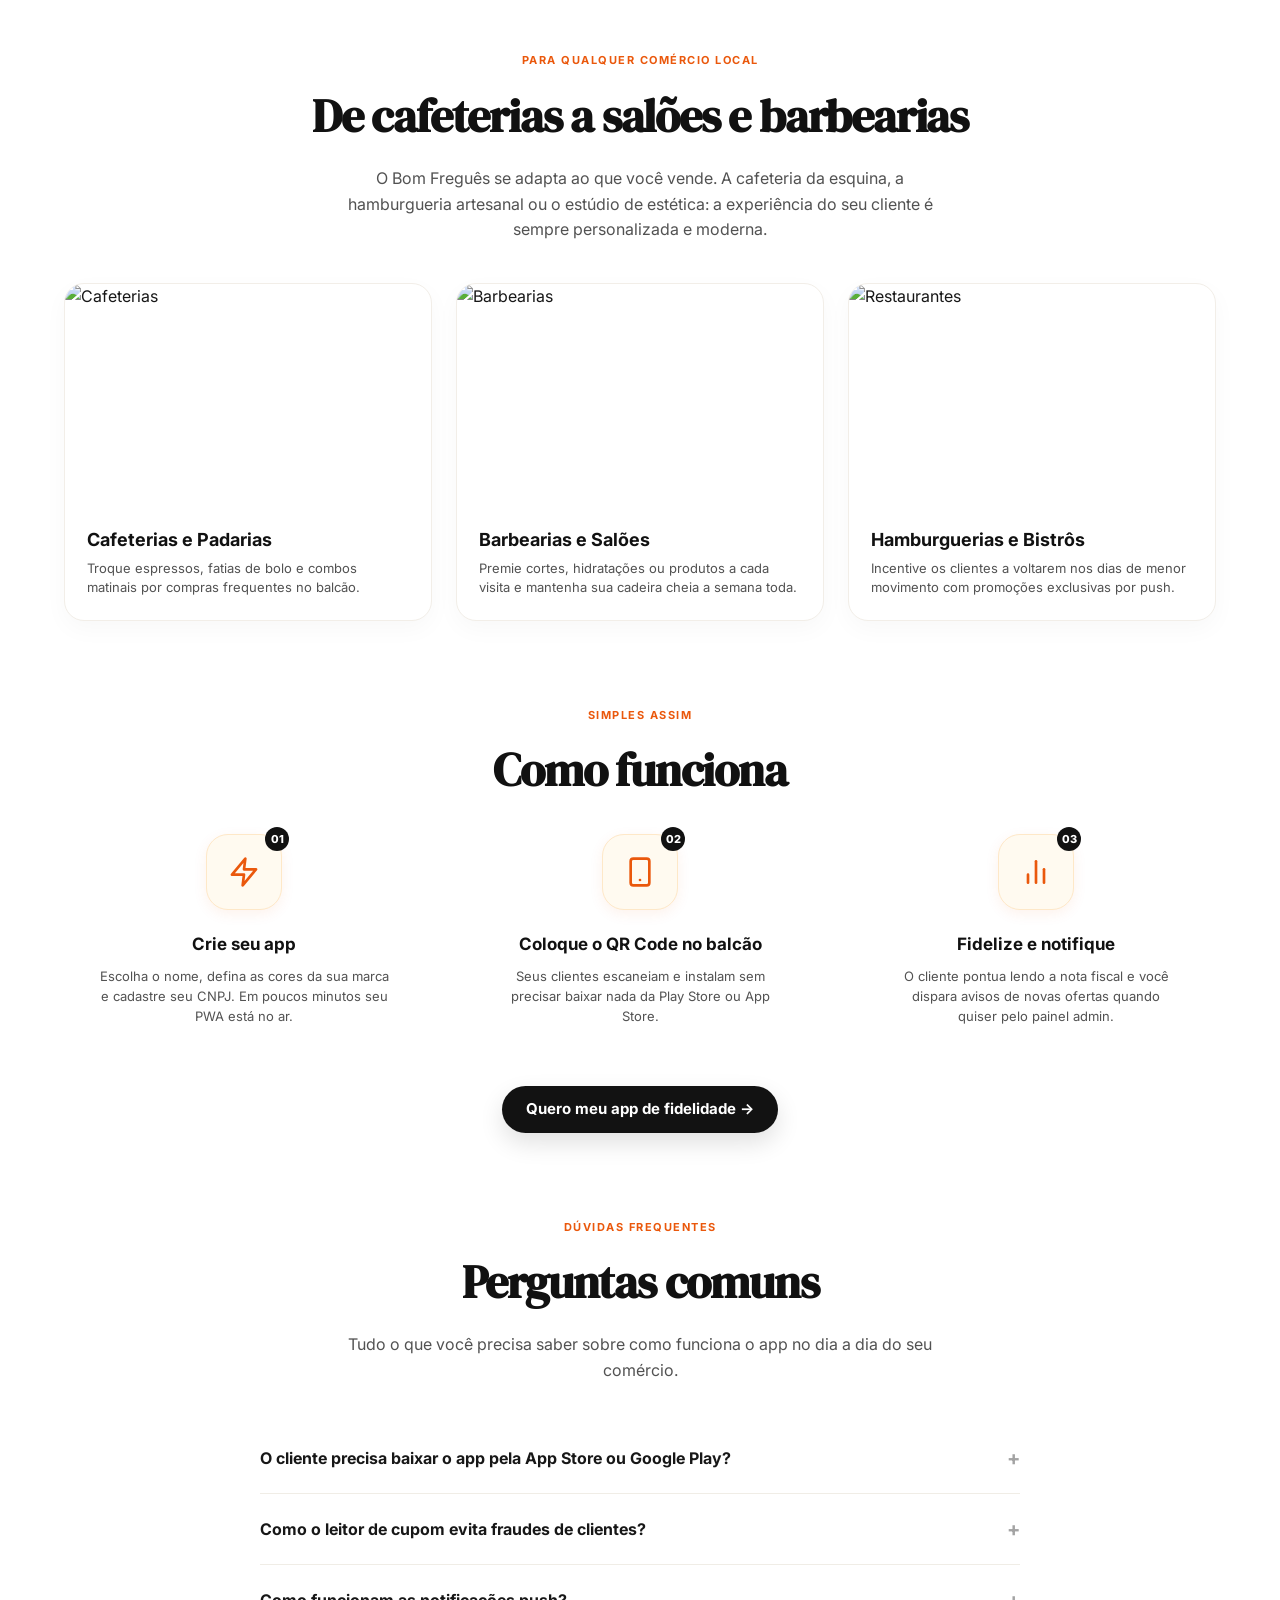
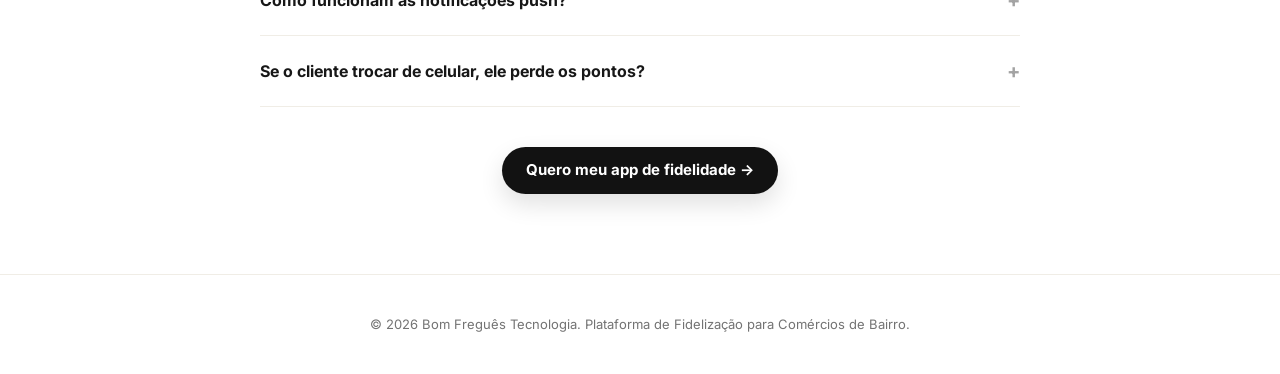
==== commit fa9e8e9b: "fix: verificando onesignal" ====
--- a/public/index.html
+++ b/public/index.html
@@ -292,7 +292,7 @@
     }
 
     .polaroid-tag-overlay div:first-child {
-      font-size: 13px;
+      font-size: 16px;
       font-weight: 700;
     }
 
@@ -1067,9 +1067,9 @@
         <img src="https://images.unsplash.com/photo-1503951914875-452162b0f3f1?auto=format&fit=crop&w=600&q=80" alt="Barbearia">
       </div>
       <div class="polaroid polaroid-main">
-        <img src="https://images.unsplash.com/photo-1613946069412-38f7f1ff0b65?q=80&w=735&auto=format&fit=crop&ixlib=rb-4.1.0&ixid=M3wxMjA3fDB8MHxwaG90by1wYWdlfHx8fGVufDB8fHx8fA%3D%3D" alt="Cafeteria">
+        <img src="https://images.unsplash.com/photo-1613946069412-38f7f1ff0b65?q=80&w=735&auto=format&fit=crop&ixlib=rb-4.1.0&ixid=M3wxMjA3fDB8MHxwaG90by1wYWdlfHx8fGVufDB8fHx8fA%3D%3D" alt="Padaria">
         <div class="polaroid-tag-overlay">
-          <div>Cafeteria</div>
+          <div>Padaria do Bairro</div>
           <div>+100 pts acumulados</div>
         </div>
         <div class="polaroid-badge">Fidelize seus clientes</div>
